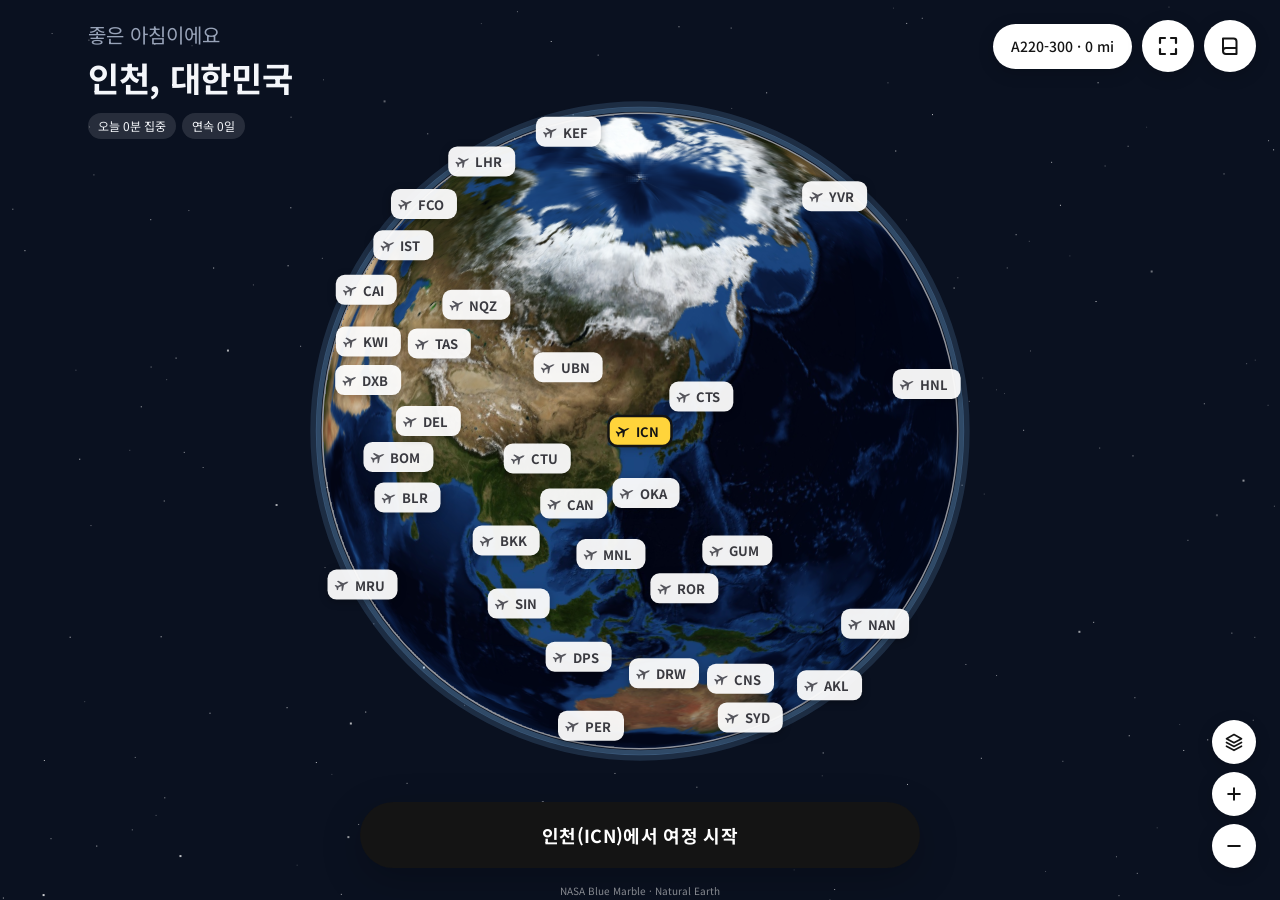
==== flight-focus/index.html @ 3a22c30a "Smooth flight start, pause, mini panel, real tear, more airports - Globe no longer shakes when a fli" ====
<!doctype html>
<html lang="ko">
<head>
<meta charset="utf-8">
<meta name="viewport" content="width=device-width, initial-scale=1, viewport-fit=cover">
<title>포커스 에어</title>
<link rel="preconnect" href="https://fonts.googleapis.com">
<link rel="preconnect" href="https://fonts.gstatic.com" crossorigin>
<link rel="stylesheet" href="https://fonts.googleapis.com/css2?family=Noto+Sans+KR:wght@400;500;700;900&display=swap">
<link rel="stylesheet" href="style.css">
</head>
<body data-step="home">

<!-- 배경: 우주 + 지구본 (단계마다 위치·크기가 부드럽게 바뀜) -->
<canvas id="sky" aria-hidden="true"></canvas>
<canvas id="earth" aria-hidden="true"></canvas>
<div id="mlmap" aria-hidden="true"></div>
<canvas id="map" aria-label="지구본 지도. 끌어서 돌리고, 두 손가락이나 휠로 확대·축소해요." role="img"></canvas>
<div class="scrim" id="scrim"></div>
<div class="map-menu" id="map-menu" role="group" aria-label="지도 종류" hidden>
  <button type="button" data-map="normal"><span class="map-thumb t-normal" aria-hidden="true"></span>일반</button>
  <button type="button" data-map="satellite"><span class="map-thumb t-satellite" aria-hidden="true"></span>위성</button>
  <button type="button" data-map="terrain"><span class="map-thumb t-terrain" aria-hidden="true"></span>지형</button>
</div>
<p class="attrib" id="attrib"></p>
<div class="zoom" id="zoom" role="group" aria-label="지도 조작">
  <button type="button" class="round sm" id="btn-follow" aria-pressed="true" aria-label="비행기를 따라가는 중"><svg viewBox="0 0 24 24" aria-hidden="true"><path d="M12 2.5 19 20l-7-3.6L5 20Z" stroke="currentColor" stroke-width="2" stroke-linejoin="round"/></svg></button>
  <button type="button" class="round sm" id="map-btn" aria-label="지도 종류 바꾸기" aria-expanded="false" aria-controls="map-menu"><svg viewBox="0 0 24 24" aria-hidden="true"><path d="M12 3 3 8l9 5 9-5-9-5Z M3 12.5l9 5 9-5 M3 17l9 5 9-5" stroke="currentColor" stroke-width="2" stroke-linejoin="round" stroke-linecap="round"/></svg></button>
  <button type="button" class="round sm" id="zoom-in" aria-label="확대"><svg viewBox="0 0 24 24" aria-hidden="true"><path d="M12 5v14M5 12h14" stroke="currentColor" stroke-width="2.4" stroke-linecap="round"/></svg></button>
  <button type="button" class="round sm" id="zoom-out" aria-label="축소"><svg viewBox="0 0 24 24" aria-hidden="true"><path d="M5 12h14" stroke="currentColor" stroke-width="2.4" stroke-linecap="round"/></svg></button>
</div>

<!-- 상단 -->
<header class="topbar">
  <button type="button" class="round" id="btn-back" aria-label="뒤로">
    <svg viewBox="0 0 24 24" aria-hidden="true"><path d="M15 5 8 12l7 7" fill="none" stroke="currentColor" stroke-width="2.4" stroke-linecap="round" stroke-linejoin="round"/></svg>
  </button>
  <div class="greet">
    <p class="greet-hi" id="greet-hi">좋은 저녁이에요</p>
    <p class="greet-loc" id="greet-loc">인천, 대한민국</p>
    <div class="greet-chips">
      <span class="gchip" id="g-today">오늘 0분</span>
      <span class="gchip" id="g-streak">연속 0일</span>
    </div>
  </div>
  <div class="top-right">
    <span class="pill-white" id="plane-pill">A220-300 · 0 mi</span>
    <button type="button" class="round" id="btn-full" aria-label="전체 화면">
      <svg viewBox="0 0 24 24" aria-hidden="true"><path d="M4 9V4h5M20 9V4h-5M4 15v5h5M20 15v5h-5" fill="none" stroke="currentColor" stroke-width="2.2" stroke-linecap="round" stroke-linejoin="round"/></svg>
    </button>
    <button type="button" class="round" id="btn-log" aria-label="로그북">
      <svg viewBox="0 0 24 24" aria-hidden="true"><path d="M5 4.5h10.5a3 3 0 0 1 3 3V20H8a3 3 0 0 1-3-3Z M5 17a3 3 0 0 1 3-3h10.5" fill="none" stroke="currentColor" stroke-width="2" stroke-linejoin="round"/></svg>
    </button>
  </div>
</header>

<!-- 비행 단계 (비행 중에만) -->
<ol class="phases" id="phases" aria-label="비행 단계"></ol>

<!-- 모양이 바뀌며 움직이는 박스 -->
<section class="dock" id="dock" aria-live="polite">

  <!-- 처음 화면: 검은 알약 버튼 -->
  <div class="pane pane-home" data-pane="home">
    <button type="button" class="dock-cta" id="btn-journey"><span id="journey-label">여정 시작</span></button>
  </div>

  <!-- 1. 소요 시간 -->
  <div class="pane pane-time" data-pane="time" hidden>
    <div class="pane-head">
      <p class="eyebrow">1 / 3 · 소요 시간</p>
      <h2>얼마나 집중할까요?</h2>
    </div>
    <div class="hm">
      <button type="button" class="hm-field" id="hm-h" aria-expanded="false" aria-controls="wd-h" aria-label="시간 고르기"><b id="hm-h-val">1</b><span class="caret" aria-hidden="true"></span></button>
      <span class="hm-unit">h</span>
      <button type="button" class="hm-field" id="hm-m" aria-expanded="false" aria-controls="wd-m" aria-label="분 고르기"><b id="hm-m-val">00</b><span class="caret" aria-hidden="true"></span></button>
      <span class="hm-unit">m</span>
    </div>
    <div class="hm-wheels">
      <div class="wheel-drawer" id="wd-h"><div class="wheel" id="wheel-h"></div></div>
      <div class="wheel-drawer" id="wd-m"><div class="wheel" id="wheel-m"></div></div>
    </div>
    <div class="chips center" role="group" aria-label="빠른 선택">
      <button type="button" class="chip" data-quick="25">25분</button>
      <button type="button" class="chip" data-quick="50">50분</button>
      <button type="button" class="chip" data-quick="90">1:30</button>
      <button type="button" class="chip" data-quick="150">2:30</button>
      <button type="button" class="chip" data-quick="240">4:00</button>
    </div>
    <div class="best" id="time-best"></div>
    <button type="button" class="btn-black" id="btn-to-route">출발지 · 도착지 고르기</button>
  </div>

  <!-- 2. 출발지 / 도착지 -->
  <div class="pane pane-route" data-pane="route" hidden>
    <div class="pane-head">
      <p class="eyebrow">2 / 3 · 출발지와 도착지</p>
      <h2>어디로 날아갈까요?</h2>
    </div>
    <button type="button" class="route-mini" id="route-mini" aria-label="위쪽 설정 펼치기">
      <span class="ychip" id="mini-from">ICN</span><span class="mini-arrow" aria-hidden="true">→</span><span class="ychip" id="mini-to">NRT</span>
      <span class="mini-meta" id="mini-meta">03:00 · A220-300</span>
    </button>
    <div class="route-top" id="route-top">
    <div class="od">
      <button type="button" class="od-row od-btn" id="od-dep" aria-expanded="false" aria-controls="wd-dep">
        <span class="od-dot">A</span>
        <span class="od-field"><span class="od-label">출발지</span><b id="dep-name">ICN · 인천</b></span>
        <span class="caret" aria-hidden="true"></span>
      </button>
      <div class="wheel-drawer" id="wd-dep"><div class="wheel" id="wheel-dep"></div></div>
      <div class="od-row">
        <span class="od-dot">B</span>
        <span class="od-field"><span class="od-label">도착지</span><b id="dest-name">-</b></span>
        <button type="button" class="od-time" id="btn-change-time" aria-label="집중 시간 바꾸기">01:00</button>
      </div>
    </div>
    <div class="route-opts">
      <div class="seg" id="mode-seg" role="group" aria-label="비행 시간 기준">
        <span class="seg-thumb" aria-hidden="true"></span>
        <button type="button" id="mode-real" aria-pressed="true">실제 <b id="mode-real-t">00:00</b></button>
        <button type="button" id="mode-mine" aria-pressed="false">내 시간 <b id="mode-mine-t">00:00</b></button>
      </div>
      <button type="button" class="pill-btn" id="ac-btn" aria-expanded="false" aria-controls="wd-ac"><span id="ac-name">A220-300</span><span class="caret" aria-hidden="true"></span></button>
    </div>
    <div class="wheel-drawer" id="wd-ac"><div class="wheel" id="wheel-ac"></div><p class="hint center" id="ac-next"></p></div>
    <p class="hint" id="route-note"></p>
    </div>
    <button type="button" class="grabber" id="grabber" aria-expanded="true" aria-controls="route-top" aria-label="위쪽 설정 접기·펼치기 (위로 밀면 도착지 목록이 넓어져요)"><span></span></button>
    <div class="dest-list" id="cards" role="listbox" aria-label="도착지 후보"></div>
    <button type="button" class="btn-black" id="btn-go">GO!</button>
  </div>

  <!-- 3. 탑승권 -->
  <div class="pane pane-pass" data-pane="pass" hidden>
    <div class="bp-top">
      <div>
        <p class="bp-title">탑승권</p>
        <p class="bp-sub">비행 <span id="p-flight">FA 000</span></p>
      </div>
      <span class="now-pill">지금</span>
    </div>
    <div class="bp-route">
      <div><b id="p-from">ICN</b><span id="p-from-city">인천</span></div>
      <div class="bp-mid">
        <span class="bp-line"><svg viewBox="-13 -10 26 20" aria-hidden="true"><path d="M11 0 8 1.3 2 1.5-3.5 9H-6l3.5-7.5L-8 1.3-10.5 4.5h-2L-11.2 0l-1.3-4.5h2L-8-1.3l5.5-.2L-6-9h2.5L2-1.5l6 .2Z"/></svg></span>
        <span id="p-dur">0h 00m</span>
      </div>
      <div class="ta-r"><b id="p-to">NRT</b><span id="p-to-city">도쿄</span></div>
    </div>
    <dl class="bp-grid">
      <div><dt>Flight time</dt><dd id="p-ft">00:00</dd></div>
      <div><dt>Subject</dt><dd id="p-subject">공부</dd></div>
      <div><dt>Gate</dt><dd id="p-gate">A1</dd></div>
      <div><dt>Boarding</dt><dd id="p-board">--:--</dd></div>
      <div><dt>Arrival</dt><dd id="p-arr">--:--</dd></div>
      <div><dt>Aircraft</dt><dd id="p-ac">A220</dd></div>
      <div><dt>Distance</dt><dd id="p-km">0km</dd></div>
      <div><dt>Date</dt><dd id="p-date">-</dd></div>
    </dl>
    <div class="perf" id="perf" aria-hidden="true"></div>
    <div class="stub" id="stub">
      <div class="barcode" id="barcode"></div>
      <span class="stub-hint">✂ 절취선을 따라 긋거나 바코드를 끌어내려요</span>
    </div>
  </div>

  <!-- 4. 비행 중 -->
  <div class="pane pane-flight" data-pane="flight" hidden>
    <div class="fl-head">
      <span class="ychip" id="f-flight">FA 000</span>
      <b id="f-route">ICN → NRT</b>
      <span class="subj-pill" id="f-subject">공부</span>
      <button type="button" class="round sm fl-toggle" id="btn-collapse" aria-label="창 줄이기 (필요한 정보만 보기)">
        <svg viewBox="0 0 24 24" aria-hidden="true"><path d="M4 14h6v6M20 10h-6V4M14 10l7-7M3 21l7-7" stroke="currentColor" stroke-width="2.2" stroke-linecap="round" stroke-linejoin="round"/></svg>
      </button>
    </div>
    <!-- 줄인 창: 남은 시간·거리·단계·진행 막대 + 일시정지 -->
    <div class="fl-mini" id="fl-mini">
      <div class="fm-text">
        <span class="fm-top"><b id="m-route">ICN → NRT</b><span id="m-phase">Gate · 탑승구</span></span>
        <b class="fm-clock" id="m-remain">00:00</b>
        <span class="hint" id="m-dist">0 km 남음</span>
      </div>
      <button type="button" class="round sm pause-btn" id="btn-pause-mini" aria-pressed="false" aria-label="일시정지">
        <svg class="i-pause" viewBox="0 0 24 24" aria-hidden="true"><path d="M8 5v14M16 5v14" stroke="currentColor" stroke-width="3" stroke-linecap="round"/></svg>
        <svg class="i-play" viewBox="0 0 24 24" aria-hidden="true"><path d="M8 5.5v13l10.5-6.5Z" fill="currentColor" stroke="currentColor" stroke-width="1.5" stroke-linejoin="round"/></svg>
      </button>
      <button type="button" class="round sm fl-toggle" id="btn-expand" aria-label="창 크게 보기">
        <svg viewBox="0 0 24 24" aria-hidden="true"><path d="M15 3h6v6M9 21H3v-6M21 3l-7 7M3 21l7-7" stroke="currentColor" stroke-width="2.2" stroke-linecap="round" stroke-linejoin="round"/></svg>
      </button>
      <div class="bar fm-bar"><div id="m-bar"></div></div>
    </div>
    <div class="fl-big">
      <div><span class="label" id="f-remain-label">Time remaining</span><b id="f-remain">00:00</b></div>
      <div class="ta-r"><span class="label">Distance remaining</span><b id="f-dist">0 km</b></div>
    </div>
    <div class="bar"><div id="f-bar"></div></div>
    <dl class="tele">
      <div><dt>고도</dt><dd id="t-alt">0 ft</dd></div>
      <div><dt>대지 속도</dt><dd><span id="t-spd">0 km/h</span> <small id="t-trend"></small></dd></div>
      <div><dt>도착 예정</dt><dd id="t-eta">--:--</dd></div>
      <div><dt>적립 예정</dt><dd id="t-miles">0 mi</dd></div>
    </dl>
    <div class="pa">
      <div class="pa-head"><span class="label">기내 방송</span><span class="label" id="pa-time"></span></div>
      <p id="pa-text"></p>
      <p class="hint" id="pa-ko"></p>
    </div>
    <div class="controls">
      <button type="button" class="tbtn strong" id="btn-pause" aria-pressed="false">일시정지</button>
      <button type="button" class="tbtn" id="btn-noise" aria-pressed="false">기내 소음</button>
      <button type="button" class="tbtn" id="btn-voice" aria-pressed="false">방송 음성</button>
      <button type="button" class="tbtn" id="btn-wake" aria-pressed="false">화면 켜두기</button>
      <button type="button" class="tbtn" id="btn-notify" aria-pressed="false">알림</button>
      <button type="button" class="tbtn danger" id="btn-abort">비행 중단</button>
    </div>
    <div class="confirm" id="abort-confirm" hidden>
      <p id="abort-text">정말 비행을 중단할까요?</p>
      <div class="confirm-actions">
        <button type="button" class="btn-gray" id="abort-cancel">계속 비행</button>
        <button type="button" class="btn-black danger-bg" id="abort-ok">회항하기</button>
      </div>
    </div>
  </div>

  <!-- 5. 도착 / 회항 -->
  <div class="pane pane-arrive" data-pane="arrive" hidden>
    <div class="stamp" id="a-stamp">
      <span class="stamp-top" id="a-stamp-top">ARRIVED</span>
      <span class="stamp-code" id="a-stamp-code">NRT</span>
      <span class="stamp-date" id="a-stamp-date">2026.01.01</span>
    </div>
    <div class="pane-head">
      <h2 id="a-title">도착했어요</h2>
      <p class="hint" id="a-sub"></p>
    </div>
    <dl class="a-stats">
      <div><dt>집중 시간</dt><dd id="a-min">0분</dd></div>
      <div><dt>비행 거리</dt><dd id="a-km">0km</dd></div>
      <div><dt>적립 마일</dt><dd id="a-miles">0</dd></div>
      <div><dt>연속 집중일</dt><dd id="a-streak">0일</dd></div>
    </dl>
    <div class="unlock" id="a-unlock" hidden>
      <span class="ychip">새 기종 해금</span>
      <b id="a-unlock-name">-</b>
    </div>
    <div class="break">
      <div class="break-head">
        <b>환승 대기 · 쉬는 시간</b>
        <div class="chips" role="group" aria-label="쉬는 시간">
          <button type="button" class="chip" data-break="5">5분</button>
          <button type="button" class="chip" data-break="10">10분</button>
          <button type="button" class="chip" data-break="15">15분</button>
        </div>
      </div>
      <div class="break-clock" id="break-clock">--:--</div>
      <p class="hint" id="break-msg">다음 비행 전에 물 한 잔 마시고 스트레칭해요.</p>
    </div>
    <div class="two-btn">
      <button type="button" class="btn-gray" id="btn-home">처음으로</button>
      <button type="button" class="btn-black" id="btn-next">다음 여정</button>
    </div>
  </div>

  <!-- 로그북 -->
  <div class="pane pane-log" data-pane="log" hidden>
    <div class="pane-head">
      <h2>비행 로그북</h2>
      <p class="hint">이 기기의 브라우저에만 저장돼요.</p>
    </div>
    <dl class="log-stats">
      <div><dt>착륙 성공</dt><dd id="s-flights">0</dd></div>
      <div><dt>총 집중 시간</dt><dd id="s-time">0분</dd></div>
      <div><dt>누적 마일리지</dt><dd id="s-miles">0</dd></div>
      <div><dt>연속 집중일</dt><dd id="s-streak">0일</dd><span class="hint" id="s-best">최고 0일</span></div>
    </dl>
    <div class="log-cols">
      <section class="box">
        <h3>과목별 집중 시간</h3>
        <div class="hbars" id="subject-bars"></div>
      </section>
      <section class="box">
        <h3>격납고</h3>
        <ul class="hangar" id="hangar"></ul>
      </section>
    </div>
    <section class="box">
      <h3>방문한 도시 <span class="hint" id="s-cities-n"></span></h3>
      <div class="city-chips" id="s-cities"></div>
    </section>
    <div class="table-wrap">
      <table class="log-table">
        <thead><tr><th>날짜</th><th>편명</th><th>구간</th><th>과목</th><th>기종</th><th>집중</th><th>마일</th><th>결과</th></tr></thead>
        <tbody id="log-body"></tbody>
      </table>
    </div>
    <div class="log-foot">
      <button type="button" class="btn-gray danger-text" id="btn-reset">기록 모두 지우기</button>
      <div class="confirm" id="reset-confirm" hidden>
        <p>로그북, 마일리지, 현재 위치를 모두 지울까요? 되돌릴 수 없어요.</p>
        <div class="confirm-actions">
          <button type="button" class="btn-gray" id="reset-cancel">취소</button>
          <button type="button" class="btn-black danger-bg" id="reset-ok">모두 지우기</button>
        </div>
      </div>
    </div>
  </div>
</section>

<!-- 탑승권 옆 버튼 -->
<div class="side-action" id="side-action">
  <button type="button" class="btn-black big" id="btn-board">탑승하기</button>
  <p class="side-hint">절취선을 손가락으로 따라 그으면 그은 만큼 찢어져요.</p>
</div>

<!-- 과목 고르기 (아래에서 올라오는 시트) -->
<div class="sheet-backdrop" id="sheet-backdrop" hidden></div>
<div class="sheet" id="subject-sheet" role="dialog" aria-modal="true" aria-labelledby="sheet-title" hidden>
  <span class="sheet-handle" aria-hidden="true"></span>
  <p class="hint" id="sheet-route">ICN → NRT</p>
  <h2 id="sheet-title">무엇에 집중하시겠습니까?</h2>
  <div class="subjects" id="subjects"></div>
  <div class="custom-row" id="custom-row" hidden>
    <input id="subject-custom" type="text" maxlength="16" placeholder="과목 이름 (예: 정보, 물리학Ⅰ)" autocomplete="off" aria-label="직접 입력한 과목">
    <button type="button" class="btn-black" id="custom-ok">확인</button>
  </div>
</div>

<!-- 공항 확인 -->
<div class="modal" id="airport-modal" role="dialog" aria-modal="true" aria-labelledby="am-title" hidden>
  <div class="modal-card">
    <div class="modal-head">
      <b id="am-title">공항 확인</b>
      <button type="button" class="icon-x" id="am-close" aria-label="닫기">
        <svg viewBox="0 0 24 24" aria-hidden="true"><path d="M6 6l12 12M18 6 6 18" stroke="currentColor" stroke-width="2.2" stroke-linecap="round"/></svg>
      </button>
    </div>
    <div class="am-body">
      <span class="ychip big" id="am-code">ICN</span>
      <b id="am-name">인천</b>
      <span class="hint" id="am-country">대한민국</span>
    </div>
    <p class="am-q" id="am-q">이 공항에서 여정을 시작하시겠습니까?</p>
    <div class="two-btn">
      <button type="button" class="btn-gray" id="am-cancel">취소</button>
      <button type="button" class="btn-black" id="am-ok">확인</button>
    </div>
  </div>
</div>

<div id="toast" class="toast" role="status" aria-live="polite" hidden></div>

<script src="vendor/d3-array.min.js"></script>
<script src="vendor/d3-geo.min.js"></script>
<script src="world.js"></script>
<script src="world50.js"></script>
<script src="earth-texture.js"></script>
<script src="airports.js"></script>
<script src="app.js"></script>
</body>
</html>
---- flight-focus/style.css ----
/* 포커스 에어 — FocusFlight 느낌: 노란 공항 칩, 검은 알약 버튼, 둥근 흰 패널, 파스텔 과목
   (세부 디자인은 나중에 다듬을 초안) */
:root {
  --ink: #141414;
  --muted: #6E6E76;
  --line: #E4E4E8;
  --gray: #EEEEF1;
  --gray-2: #F6F6F8;
  --white: #FFFFFF;
  --yellow: #FFD43B;
  --space: #0A1120;
  --on-space: #F4F6FA;
  --on-space-muted: #98A3B8;
  --now-bg: #0E3B2E;
  --now-fg: #43E29C;
  --ok: #1F9D63;
  --danger: #D93A3A;
  --shadow: 0 12px 40px rgba(0, 0, 0, 0.22);
  --ease: cubic-bezier(.2, .8, .2, 1);
  --font: 'Noto Sans KR', system-ui, -apple-system, 'Apple SD Gothic Neo', 'Malgun Gothic', sans-serif;
  color-scheme: light;
}

* { box-sizing: border-box; }
[hidden] { display: none !important; }
html, body { height: 100%; }
body {
  margin: 0;
  overflow: hidden;
  background: var(--space);
  color: var(--ink);
  font-family: var(--font);
  font-size: 15px;
  line-height: 1.5;
  -webkit-font-smoothing: antialiased;
}
h2, h3 { margin: 0; line-height: 1.25; text-wrap: balance; }
p { margin: 0; }
dl, dd { margin: 0; }
button, input, select { font: inherit; color: inherit; }
button { cursor: pointer; }
:focus-visible { outline: 2.5px solid var(--ink); outline-offset: 2px; }
.ta-r { text-align: right; }
.center { justify-content: center; text-align: center; }
.hint { color: var(--muted); font-size: 13px; }
.label, dt { color: var(--muted); font-size: 12px; letter-spacing: 0.02em; }
.num, dd, b { font-variant-numeric: tabular-nums; }

/* ---------- 배경 ---------- */
/* 지구본은 세 겹: 별 하늘(sky) → 위성 사진 지구(earth, WebGL) → 항로·칩·비행기(map) */
#sky, #earth, #map { position: fixed; inset: 0; width: 100%; height: 100%; display: block; }
#sky, #earth, #mlmap { pointer-events: none; z-index: 0; }
#mlmap { position: fixed; inset: 0; opacity: 0; transition: opacity 600ms var(--ease); }
#mlmap.on { opacity: 1; }
#mlmap .maplibregl-canvas { outline: none; }
.attrib { position: fixed; z-index: 8; left: 50%; bottom: 2px; transform: translateX(-50%); margin: 0; max-width: calc(100% - 32px); font-size: 10px; color: rgba(255,255,255,0.55); text-align: center; pointer-events: none; white-space: nowrap; overflow: hidden; text-overflow: ellipsis; }

/* 지도 종류 고르기 */
.map-menu { position: fixed; z-index: 13; display: grid; grid-auto-flow: column; gap: 8px; padding: 8px; border-radius: 22px; background: var(--white); box-shadow: var(--shadow); }
.map-menu button { display: grid; justify-items: center; gap: 6px; border: 0; background: transparent; border-radius: 16px; padding: 6px 6px 8px; font-size: 13px; font-weight: 700; color: var(--muted); }
.map-menu button[aria-pressed="true"] { color: var(--ink); }
.map-thumb { width: 64px; height: 48px; border-radius: 12px; box-shadow: inset 0 0 0 2.5px transparent; transition: box-shadow 260ms var(--ease); }
.map-menu button[aria-pressed="true"] .map-thumb { box-shadow: inset 0 0 0 3px var(--ink), 0 0 0 2px var(--yellow); }
.t-normal { background: linear-gradient(135deg, #F2EFE9 0 45%, #AAD3DF 45% 60%, #F2EFE9 60%), #F2EFE9; }
.t-satellite { background: linear-gradient(135deg, #2E4A27 0 40%, #1B3A5C 40% 70%, #5B4B32 70%), #1B3A5C; }
.t-terrain { background: linear-gradient(135deg, #DCE3C8 0 35%, #B8A98A 35% 55%, #E8E4D6 55% 80%, #AAD3DF 80%), #DCE3C8; }
#map { touch-action: none; z-index: 0; }
.scrim {
  position: fixed; inset: 0; z-index: 1; background: #E7E7EA;
  opacity: 0; pointer-events: none; transition: opacity 900ms var(--ease);
}
body[data-step="pass"] .scrim { opacity: 1; }
body[data-step="log"] .scrim { opacity: 0.94; }

/* ---------- 상단 ---------- */
.topbar {
  position: fixed; top: 0; left: 0; right: 0; z-index: 12;
  display: flex; align-items: flex-start; justify-content: space-between; gap: 12px;
  padding: calc(20px + env(safe-area-inset-top, 0px)) 24px 0;
  pointer-events: none;
}
.topbar > * { pointer-events: auto; }
.round {
  width: 52px; height: 52px; border-radius: 50%; border: 0;
  background: var(--white); color: var(--ink);
  display: grid; place-items: center; box-shadow: 0 4px 16px rgba(0, 0, 0, 0.18);
  transition: transform 160ms var(--ease);
}
.round:active { transform: scale(0.94); }
.round svg { width: 24px; height: 24px; }
.greet { color: var(--on-space); display: grid; gap: 2px; }
.greet-hi { color: var(--on-space-muted); font-size: 20px; }
.greet-loc { font-size: clamp(26px, 4vw, 34px); font-weight: 700; letter-spacing: -0.01em; }
.greet-chips { display: flex; flex-wrap: wrap; gap: 6px; margin-top: 8px; }
.gchip { font-size: 12px; padding: 4px 10px; border-radius: 999px; background: rgba(255, 255, 255, 0.12); color: var(--on-space); }
.top-right { display: flex; align-items: center; gap: 10px; margin-left: auto; }
.pill-white { background: var(--white); border-radius: 999px; padding: 12px 18px; font-weight: 500; font-size: 14px; box-shadow: 0 4px 16px rgba(0, 0, 0, 0.18); white-space: nowrap; }

/* 단계별로 보이는 요소 */
#btn-back, .greet, .top-right, .phases, .side-action { transition: opacity 360ms var(--ease), transform 360ms var(--ease); }
body:not([data-step="home"]) .greet,
body:not([data-step="home"]) .top-right { opacity: 0; transform: translateY(-10px); pointer-events: none; visibility: hidden; }
body[data-step="home"] #btn-back,
body[data-step="flight"] #btn-back,
body[data-step="arrive"] #btn-back { opacity: 0; pointer-events: none; visibility: hidden; }
body[data-step="home"] .topbar { justify-content: space-between; }

/* ---------- 지구본 확대·축소 ---------- */
.zoom { position: fixed; z-index: 9; display: grid; gap: 8px; left: 24px; bottom: 24px; transition: opacity 300ms var(--ease); }
.round.sm { width: 44px; height: 44px; }
.round.sm svg { width: 20px; height: 20px; fill: none; }
body[data-step="home"] .zoom { left: auto; right: 24px; bottom: calc(100px + env(safe-area-inset-bottom, 0px)); }
body[data-step="flight"] .zoom { left: auto; right: 16px; bottom: auto; top: calc(84px + env(safe-area-inset-top, 0px)); }
body[data-step="time"] .zoom, body[data-step="route"] .zoom, body[data-step="arrive"] .zoom { left: auto; right: 16px; bottom: auto; top: calc(20px + env(safe-area-inset-top, 0px)); }
body[data-step="pass"] .zoom, body[data-step="log"] .zoom { opacity: 0; pointer-events: none; visibility: hidden; }
/* 비행기 따라가기: 따라가는 중이면 채운 화살표, 손으로 옮겼으면 빈 화살표 + 노란 테두리 */
body:not([data-step="flight"]) #btn-follow { display: none; }
#btn-follow svg { transition: fill 200ms var(--ease); }
#btn-follow[aria-pressed="true"] svg { fill: currentColor; }
#btn-follow[aria-pressed="false"] { box-shadow: 0 0 0 3px var(--yellow), 0 4px 16px rgba(0, 0, 0, 0.18); }
@media (min-width: 640px) and (min-aspect-ratio: 1/1) {
  body[data-step="time"] .zoom, body[data-step="route"] .zoom, body[data-step="arrive"] .zoom { right: auto; left: 24px; top: auto; bottom: 24px; }
  body[data-step="home"] .zoom { bottom: 32px; }
  body[data-step="flight"] .zoom { top: auto; bottom: 24px; right: 24px; }
}

/* ---------- 모양이 바뀌는 박스 ---------- */
.dock {
  position: fixed; z-index: 10;
  display: flex; flex-direction: column;
  overflow: hidden;
  background: var(--white);
  border-radius: 30px;
  box-shadow: var(--shadow);
}
.pane { flex: 1 1 auto; min-height: 0; overflow-y: auto; display: flex; flex-direction: column; gap: 16px; padding: 24px; }
.pane-head { display: grid; gap: 4px; }
.pane-head h2 { font-size: 24px; font-weight: 700; letter-spacing: -0.01em; }
.eyebrow { font-size: 12px; font-weight: 500; color: var(--muted); letter-spacing: 0.04em; }

/* 좁은 화면(휴대폰·세로) 기본 배치 */
body[data-step="home"] .dock { left: 16px; right: 16px; bottom: calc(16px + env(safe-area-inset-bottom, 0px)); height: 62px; background: var(--ink); border-radius: 31px; }
body[data-step="time"] .dock,
body[data-step="arrive"] .dock { left: 8px; right: 8px; bottom: calc(8px + env(safe-area-inset-bottom, 0px)); max-height: calc(100% - 210px); }
body[data-step="route"] .dock { left: 8px; right: 8px; bottom: calc(8px + env(safe-area-inset-bottom, 0px)); height: calc(100% - 270px); }
body[data-step="pass"] .dock { left: max(16px, calc(50% - 180px)); top: calc(84px + env(safe-area-inset-top, 0px)); width: min(360px, calc(100% - 32px)); background: var(--gray-2); max-height: calc(100% - 200px); }
body[data-step="flight"] .dock { left: 8px; right: 8px; bottom: calc(8px + env(safe-area-inset-bottom, 0px)); max-height: 58%; }
body[data-step="log"] .dock { left: 8px; right: 8px; top: calc(84px + env(safe-area-inset-top, 0px)); bottom: calc(8px + env(safe-area-inset-bottom, 0px)); }

/* 넓은 가로 화면(태블릿·PC) */
@media (min-width: 640px) and (min-aspect-ratio: 1/1) {
  body[data-step="home"] .dock { left: calc(50% - min(280px, 30vw)); right: auto; width: min(560px, 60vw); bottom: calc(32px + env(safe-area-inset-bottom, 0px)); height: 66px; border-radius: 33px; }
  body[data-step="time"] .dock,
  body[data-step="route"] .dock,
  body[data-step="arrive"] .dock { left: auto; right: 24px; top: 24px; bottom: 24px; width: min(500px, 44vw); height: auto; max-height: none; }
  body[data-step="pass"] .dock { left: max(32px, calc(50% - 420px)); top: max(24px, calc(50% - 320px)); width: 380px; max-height: calc(100% - 48px); }
  body[data-step="flight"] .dock { left: 24px; right: auto; bottom: 24px; width: min(460px, 42vw); max-height: calc(100% - 140px); }
  body[data-step="flight"] .dock.mini { width: min(340px, 42vw); }
  body[data-step="log"] .dock { left: 24px; right: 24px; top: 96px; bottom: 24px; }
}

/* ---------- 공통 버튼·칩 ---------- */
button, .chip, .tbtn, .dest, .subject, .pill-btn, .od-time, .ychip {
  transition: background-color 260ms var(--ease), color 260ms var(--ease), box-shadow 260ms var(--ease), transform 200ms var(--ease), opacity 260ms var(--ease);
}
button:active { transform: scale(0.97); }
.btn-black, .btn-gray {
  border: 0; border-radius: 999px; padding: 16px 22px; font-weight: 700; font-size: 16px;
  transition: transform 140ms var(--ease), filter 140ms;
}
.btn-black { background: var(--ink); color: var(--white); }
.btn-gray { background: var(--gray); color: var(--muted); }
.btn-black:active, .btn-gray:active { transform: scale(0.98); }
.btn-black:disabled { background: #D9D9DE; color: #9A9AA2; cursor: not-allowed; transform: none; }
.btn-black.big { padding: 22px 28px; font-size: 18px; width: 100%; }
.danger-bg { background: var(--danger); }
.danger-text { color: var(--danger); }
.two-btn { display: grid; grid-template-columns: 1fr 1fr; gap: 12px; }

.dock-cta {
  flex: 1; width: 100%; border: 0; background: transparent; color: var(--white);
  font-weight: 700; font-size: 18px; letter-spacing: 0.02em;
}
.pane-home { padding: 0; }

.chips { display: flex; flex-wrap: wrap; gap: 8px; }
.chip { border: 0; background: var(--gray); border-radius: 999px; padding: 8px 14px; font-size: 14px; font-weight: 500; }
.chip[aria-pressed="true"] { background: var(--ink); color: var(--white); }

.ychip {
  display: inline-flex; align-items: center; gap: 6px;
  background: var(--yellow); color: var(--ink); border-radius: 10px;
  padding: 5px 10px; font-weight: 700; font-size: 14px; letter-spacing: 0.03em; white-space: nowrap;
}
.ychip::before {
  content: ""; width: 16px; height: 12px; flex: none;
  background: currentColor;
  -webkit-mask: url("data:image/svg+xml,%3Csvg xmlns='http://www.w3.org/2000/svg' viewBox='-13 -10 26 20'%3E%3Cpath transform='rotate(-18)' d='M11 0 8 1.3 2 1.5-3.5 9H-6l3.5-7.5L-8 1.3-10.5 4.5h-2L-11.2 0l-1.3-4.5h2L-8-1.3l5.5-.2L-6-9h2.5L2-1.5l6 .2Z'/%3E%3C/svg%3E") center / contain no-repeat;
          mask: url("data:image/svg+xml,%3Csvg xmlns='http://www.w3.org/2000/svg' viewBox='-13 -10 26 20'%3E%3Cpath transform='rotate(-18)' d='M11 0 8 1.3 2 1.5-3.5 9H-6l3.5-7.5L-8 1.3-10.5 4.5h-2L-11.2 0l-1.3-4.5h2L-8-1.3l5.5-.2L-6-9h2.5L2-1.5l6 .2Z'/%3E%3C/svg%3E") center / contain no-repeat;
}
.ychip.big { font-size: 30px; padding: 12px 22px; border-radius: 16px; }
.ychip.big::before { width: 30px; height: 22px; }

.confirm { display: grid; gap: 12px; padding: 16px; border-radius: 20px; background: var(--gray-2); }
.confirm-actions { display: grid; grid-template-columns: 1fr 1fr; gap: 10px; }
.confirm .btn-black, .confirm .btn-gray { padding: 12px 16px; font-size: 15px; }

/* ---------- 1. 소요 시간 ---------- */
.hm { display: flex; align-items: center; justify-content: center; gap: 10px; }
.hm-field {
  display: inline-flex; align-items: center; justify-content: center; gap: 10px;
  min-width: 118px; border: 0; border-radius: 999px; background: var(--gray); padding: 14px 20px;
  box-shadow: inset 0 0 0 2.5px transparent; transition: box-shadow 160ms var(--ease), background 160ms;
}
.hm-field b { font-size: 44px; font-weight: 700; line-height: 1; letter-spacing: -0.02em; }
.hm-field[aria-expanded="true"] { background: var(--white); box-shadow: inset 0 0 0 2.5px var(--ink); }
.hm-unit { font-size: 30px; font-weight: 700; color: var(--muted); }
.caret { width: 10px; height: 10px; border-right: 2.5px solid currentColor; border-bottom: 2.5px solid currentColor; transform: translateY(-3px) rotate(45deg); opacity: 0.55; transition: transform 200ms var(--ease); flex: none; }
[aria-expanded="true"] > .caret { transform: translateY(2px) rotate(-135deg); }
.hm-wheels { display: grid; grid-template-columns: 1fr 1fr; gap: 12px; max-width: 360px; width: 100%; margin: 0 auto; }

/* 룰렛(드럼) 휠: 스크롤해서 가운데 칸을 고름 */
.wheel-drawer { max-height: 0; overflow: hidden; transition: max-height 380ms var(--ease), opacity 280ms var(--ease); opacity: 0; flex: none; }
.wheel-drawer.open { max-height: 360px; opacity: 1; }
.wheel { position: relative; height: 308px; border-radius: 22px; background: var(--gray-2); overflow: hidden; outline-offset: -3px; }
.wheel-band { position: absolute; left: 8px; right: 8px; top: 50%; height: 44px; transform: translateY(-50%); border-radius: 999px; background: var(--white); box-shadow: inset 0 0 0 2.5px var(--ink); pointer-events: none; }
.wheel-list {
  position: relative; height: 100%; margin: 0; padding: 132px 0; list-style: none;
  overflow-y: scroll; scroll-snap-type: y mandatory; overscroll-behavior: contain;
  scrollbar-width: none; -webkit-mask: linear-gradient(transparent, #000 30%, #000 70%, transparent); mask: linear-gradient(transparent, #000 30%, #000 70%, transparent);
}
.wheel-list::-webkit-scrollbar { display: none; }
.wheel-list li {
  height: 44px; display: flex; align-items: center; justify-content: center; gap: 8px; padding: 0 16px;
  scroll-snap-align: center; font-size: 19px; font-weight: 500; color: var(--muted); cursor: pointer;
  white-space: nowrap; overflow: hidden; text-overflow: ellipsis; will-change: transform;
}
.wheel-list li.on { color: var(--ink); font-weight: 700; }
.wheel-list li small { font-size: 12px; font-weight: 500; color: var(--muted); }
.wheel-list li .locked { opacity: 0.55; }
.best {
  display: flex; align-items: center; justify-content: space-between; gap: 10px;
  padding: 12px 14px; border-radius: 18px; background: var(--gray-2); font-size: 14px;
}
.best .hint { font-size: 12px; }
.pane-time .btn-black, .pane-route .btn-black { margin-top: auto; flex: none; position: sticky; bottom: 0; box-shadow: 0 0 0 8px var(--white); }

/* ---------- 2. 출발지 / 도착지 ---------- */
.od { display: grid; border-radius: 20px; background: var(--gray-2); }
.od-row { display: grid; grid-template-columns: auto minmax(0, 1fr) auto; align-items: center; gap: 12px; padding: 12px 14px; }
.od-row + .od-row, .wheel-drawer + .od-row { border-top: 1px solid var(--line); }
.od-btn { width: 100%; border: 0; background: transparent; text-align: left; border-radius: 20px 20px 0 0; }
.od .wheel-drawer .wheel { margin: 0 10px 10px; background: var(--white); }
.od-dot { width: 28px; height: 28px; border-radius: 50%; display: grid; place-items: center; background: var(--ink); color: var(--white); font-size: 13px; font-weight: 700; }
.od-field { display: grid; gap: 0; min-width: 0; }
.od-field label, .od-label { font-size: 12px; color: var(--muted); }
.od-field b { font-size: 17px; white-space: nowrap; overflow: hidden; text-overflow: ellipsis; }
.od-time { border: 0; border-radius: 999px; background: var(--white); padding: 6px 12px; font-weight: 700; box-shadow: inset 0 0 0 1px var(--line); }
.route-opts { display: grid; grid-template-columns: minmax(0, 1fr) minmax(0, 0.8fr); gap: 10px; }
.pill-btn { display: flex; align-items: center; justify-content: space-between; gap: 8px; border: 0; border-radius: 999px; background: var(--gray); padding: 10px 16px; font-size: 14px; font-weight: 500; min-width: 0; }
.pill-btn[aria-expanded="true"] { background: var(--white); box-shadow: inset 0 0 0 2px var(--ink); }
.pill-btn span:first-child { overflow: hidden; text-overflow: ellipsis; white-space: nowrap; }
#wd-ac { display: grid; gap: 6px; }
.seg { position: relative; display: grid; grid-template-columns: 1fr 1fr; padding: 4px; border-radius: 999px; background: var(--gray); transition: opacity 250ms var(--ease); }
.seg-thumb { position: absolute; top: 4px; bottom: 4px; left: 4px; width: calc(50% - 4px); border-radius: 999px; background: var(--white); box-shadow: 0 1px 4px rgba(0, 0, 0, 0.12); transition: transform 380ms cubic-bezier(.3, 1.3, .5, 1); }
.seg[data-mode="mine"] .seg-thumb { transform: translateX(100%); }
.seg button { position: relative; z-index: 1; border: 0; background: transparent; border-radius: 999px; padding: 6px 8px; font-size: 13px; color: var(--muted); white-space: nowrap; transition: color 250ms var(--ease); }
.seg button[aria-pressed="true"] { color: var(--ink); }
.seg.is-off { opacity: 0.35; pointer-events: none; }
.seg button:disabled { color: #B4B4BB; cursor: not-allowed; text-decoration: line-through; text-decoration-thickness: 1.5px; }

/* 도착지 목록을 넓게: 위쪽 설정 접기 */
.route-top { display: flex; flex-direction: column; gap: 16px; max-height: 1000px; overflow: hidden; flex: none; transition: max-height 480ms var(--ease), opacity 320ms var(--ease), margin 480ms var(--ease); }
.route-mini {
  display: flex; align-items: center; gap: 8px; width: 100%; border: 0; border-radius: 18px; background: var(--gray-2);
  padding: 0 14px; max-height: 0; opacity: 0; overflow: hidden; flex: none; text-align: left;
  transition: max-height 480ms var(--ease), opacity 320ms var(--ease), padding 480ms var(--ease);
}
.mini-arrow { font-weight: 700; color: var(--muted); }
.mini-meta { margin-left: auto; font-size: 13px; font-weight: 700; color: var(--muted); white-space: nowrap; }
.pane-route.compact .route-top { max-height: 0; opacity: 0; margin-top: -16px; }
.pane-route.compact .route-mini { max-height: 64px; opacity: 1; padding: 10px 14px; }
.pane-route.compact .pane-head { display: none; }
.grabber { flex: none; display: grid; place-items: center; height: 22px; margin: -8px 0; border: 0; background: transparent; cursor: ns-resize; touch-action: none; }
.grabber span { width: 46px; height: 5px; border-radius: 3px; background: #C6C6CD; transition: background 200ms, width 200ms var(--ease); }
.grabber:hover span, .grabber.dragging span { background: var(--ink); width: 60px; }

/* 도착지: 한 줄에 하나씩, 시간 차이로 묶음 */
.dest-list { flex: 1 1 auto; min-height: 140px; overflow-y: auto; display: grid; gap: 6px; align-content: start; margin-inline: -6px; padding: 2px 6px; }
.dest-group { display: flex; justify-content: space-between; align-items: baseline; padding: 10px 4px 2px; font-size: 12px; font-weight: 700; color: var(--muted); letter-spacing: 0.02em; }
.dest {
  display: grid; grid-template-columns: auto minmax(0, 1fr) auto; align-items: center; gap: 12px;
  width: 100%; border: 0; border-radius: 18px; background: var(--gray); padding: 10px 14px; text-align: left;
  box-shadow: inset 0 0 0 2.5px transparent; transition: box-shadow 160ms var(--ease), background 160ms;
}
.dest:hover { background: #E6E6EA; }
.dest[aria-selected="true"] { background: var(--white); box-shadow: inset 0 0 0 2.5px var(--ink); }
.dest .ychip { min-width: 76px; justify-content: center; }
.dest-city { display: grid; min-width: 0; }
.dest-city b { font-size: 16px; font-weight: 700; white-space: nowrap; overflow: hidden; text-overflow: ellipsis; }
.dest-city small { font-size: 12px; color: var(--muted); }
.dest-time { display: grid; justify-items: end; }
.dest-time b { font-size: 16px; }
.dest-time small { font-size: 12px; color: var(--muted); }
.dest-time small.exact { color: var(--ok); font-weight: 700; }
.more-btn { border: 0; background: transparent; padding: 10px; font-weight: 700; color: var(--muted); border-radius: 12px; }

/* ---------- 과목 시트 ---------- */
.sheet-backdrop { position: fixed; inset: 0; z-index: 20; background: rgba(10, 12, 20, 0.45); animation: fade-in 260ms var(--ease); }
.sheet {
  position: fixed; z-index: 21; left: 0; right: 0; bottom: 0; margin-inline: auto;
  width: min(680px, 100%); max-height: 86%; overflow-y: auto;
  background: var(--white); border-radius: 32px 32px 0 0;
  padding: 14px 28px calc(28px + env(safe-area-inset-bottom, 0px));
  display: grid; gap: 14px; align-content: start;
  animation: sheet-up 420ms var(--ease);
}
.sheet-handle { justify-self: center; width: 44px; height: 5px; border-radius: 3px; background: var(--ink); opacity: 0.8; margin-bottom: 18px; }
.sheet h2 { font-size: 26px; font-weight: 500; }
.subjects { display: grid; grid-template-columns: 1fr 1fr; gap: 12px; }
.subject {
  display: flex; align-items: center; gap: 12px; border: 0; border-radius: 999px;
  padding: 16px 22px; font-size: 17px; font-weight: 500; text-align: left;
  transition: transform 140ms var(--ease), box-shadow 140ms var(--ease);
}
.subject:hover { transform: translateY(-1px); }
.subject[aria-pressed="true"] { box-shadow: inset 0 0 0 3px var(--ink); }
.subject .emo { font-size: 24px; line-height: 1; }
.custom-row { display: grid; grid-template-columns: minmax(0, 1fr) auto; gap: 10px; }
.custom-row input { border: 0; border-radius: 999px; background: var(--gray); padding: 14px 18px; }
@keyframes sheet-up { from { transform: translateY(100%); } }
@keyframes fade-in { from { opacity: 0; } }

/* ---------- 3. 탑승권 ---------- */
.pane-pass { gap: 18px; padding: 24px 22px 0; position: relative; }
.bp-top { display: flex; justify-content: space-between; align-items: flex-start; gap: 10px; }
.bp-title { font-weight: 700; font-size: 15px; }
.bp-sub { color: var(--muted); font-weight: 700; font-size: 17px; }
.now-pill { background: var(--now-bg); color: var(--now-fg); font-weight: 700; font-size: 14px; padding: 8px 18px; border-radius: 999px; }
.bp-route { display: grid; grid-template-columns: auto minmax(0, 1fr) auto; align-items: center; gap: 10px; }
.bp-route b { display: block; font-size: 38px; font-weight: 900; line-height: 1; color: #3E3E44; letter-spacing: 0.01em; }
.bp-route span { display: block; font-size: 13px; font-weight: 700; color: #55555C; margin-top: 4px; }
.bp-mid { display: grid; justify-items: center; gap: 4px; }
.bp-mid span { font-weight: 500; color: var(--muted); }
.bp-line { position: relative; width: 100%; height: 20px; }
.bp-line::before { content: ""; position: absolute; left: 0; right: 0; top: 50%; border-top: 2px dashed #9A9AA2; }
.bp-line svg { position: absolute; left: 50%; top: 50%; width: 24px; height: 20px; transform: translate(-50%, -50%) rotate(-90deg); fill: var(--ink); background: var(--gray-2); padding: 0 2px; }
.bp-grid { display: grid; grid-template-columns: repeat(2, minmax(0, 1fr)); gap: 12px 14px; padding-top: 16px; border-top: 1px solid #D5D5DA; }
.bp-grid dd { font-weight: 700; font-size: 17px; overflow-wrap: anywhere; }
.perf { position: relative; height: 34px; margin-inline: -22px; flex: none; touch-action: none; cursor: crosshair; }
.perf::before { content: ""; position: absolute; left: 20px; right: 20px; top: 50%; border-top: 2px dashed #BDBDC4; }
.perf::after {
  content: ""; position: absolute; inset: 0; pointer-events: none;
  background:
    radial-gradient(circle at 0 50%, #E7E7EA 12px, transparent 12.5px),
    radial-gradient(circle at 100% 50%, #E7E7EA 12px, transparent 12.5px);
}
/* 찢은 뒤: 남은 탑승권은 절취선에서 곧게 끝나고, 아래 빈 공간은 접힘 */
.perf.torn { height: 17px; cursor: default; }
.perf.torn::before, .perf.torn::after { display: none; }
.pane-pass:has(.perf.torn) { padding-bottom: 0; }
.dock.cut { border-bottom-left-radius: 0; border-bottom-right-radius: 0; }
.stub { position: relative; display: grid; justify-items: center; gap: 6px; padding: 8px 12px 22px; margin-inline: -22px; background: var(--gray-2); cursor: grab; touch-action: none; user-select: none; overflow: hidden; }
.stub.gone { height: 0; padding-block: 0; visibility: hidden; }
.barcode { display: flex; align-items: stretch; gap: 3px; height: 66px; flex: none; }
.barcode span { background: var(--ink); flex: none; border-radius: 1px; }
.stub-hint { font-size: 12px; color: var(--muted); text-align: center; }
/* 떼어 내는 종이 조각: 찢긴 만큼 결이 보이고, 처지면서 그림자가 짙어짐 */
.tear-piece {
  --lift: 0;
  position: fixed; z-index: 30; pointer-events: none;
  transition: transform 140ms ease-out;
  filter: drop-shadow(0 calc(2px + var(--lift) * 8px) calc(3px + var(--lift) * 12px) rgba(0, 0, 0, calc(0.1 + var(--lift) * 0.14)));
}
.tear-piece.dragging { transition: none; }
.tear-paper {
  position: absolute; inset: 0; overflow: hidden; border-radius: 0 0 30px 30px;
  background:
    radial-gradient(circle at 0 0, #E7E7EA 12px, transparent 12.5px),
    radial-gradient(circle at 100% 0, #E7E7EA 12px, transparent 12.5px),
    var(--gray-2);
}
.stub-copy { position: absolute; margin: 0; cursor: default; }
.tear-shade { position: fixed; z-index: 9; pointer-events: none; border-radius: 30px 30px 0 0; box-shadow: var(--shadow); }
.tear-dash { position: absolute; top: 0; height: 0; border-top: 2px dashed #BDBDC4; }

.side-action {
  position: fixed; z-index: 11; left: 16px; right: 16px; bottom: calc(16px + env(safe-area-inset-bottom, 0px));
  display: grid; gap: 10px; justify-items: center;
}
.side-hint { color: var(--muted); font-size: 13px; text-align: center; }
body:not([data-step="pass"]) .side-action { opacity: 0; transform: translateY(16px); pointer-events: none; visibility: hidden; }
@media (min-width: 640px) and (min-aspect-ratio: 1/1) {
  .side-action { left: calc(50% + 40px); right: auto; width: min(440px, 38vw); bottom: auto; top: calc(50% - 60px); }
}

/* ---------- 4. 비행 중 ---------- */
.phases {
  position: fixed; z-index: 11; top: calc(12px + env(safe-area-inset-top, 0px)); left: 8px; right: 8px; margin: 0 auto;
  max-width: 760px; list-style: none; padding: 10px 14px;
  display: grid; grid-template-columns: repeat(5, minmax(0, 1fr)); gap: 8px;
  background: var(--white); border-radius: 22px; box-shadow: var(--shadow);
}
body:not([data-step="flight"]) .phases { opacity: 0; transform: translateY(-16px); pointer-events: none; visibility: hidden; }
.phase { display: grid; gap: 4px; font-size: 11px; color: var(--muted); text-align: center; transition: color 500ms var(--ease); min-width: 0; }
/* 단계 막대: 지난 만큼 검게 차오름. 지금 단계는 노란 바탕 + 남은 시간 */
.ph-bar { display: block; height: 6px; border-radius: 3px; background: var(--gray); overflow: hidden; transition: background-color 600ms var(--ease), box-shadow 600ms var(--ease); }
.ph-bar i { display: block; height: 100%; background: var(--ink); transform-origin: left center; transform: scaleX(0); transition: transform 1s linear; }
.phase b { font-size: 13px; font-weight: 700; color: inherit; }
.ph-ko { white-space: nowrap; overflow: hidden; text-overflow: ellipsis; }
.phase.is-done { color: var(--ink); }
.phase.is-now { color: var(--ink); }
.phase.is-now .ph-bar { background: var(--yellow); box-shadow: 0 0 0 2px rgba(255, 212, 59, 0.35); }
.phase.is-now .ph-ko { font-weight: 700; }
body.is-paused .phase.is-now .ph-bar { background: var(--gray); box-shadow: none; }
@media (min-width: 640px) and (min-aspect-ratio: 1/1) { .phases { top: 24px; } }

.pane-flight { gap: 14px; }
.fl-head { display: flex; align-items: center; gap: 10px; flex-wrap: wrap; }
.fl-head b { font-size: 17px; }
.subj-pill { margin-left: auto; border-radius: 999px; padding: 5px 12px; font-size: 13px; font-weight: 500; background: var(--gray); }
.fl-big { display: flex; justify-content: space-between; align-items: flex-end; gap: 10px; }
.fl-big > div { display: grid; }
.fl-big b { font-size: clamp(34px, 5vw, 46px); font-weight: 700; letter-spacing: -0.02em; line-height: 1.05; }
.fl-big .ta-r b { font-size: clamp(20px, 3vw, 26px); }
.bar { height: 8px; border-radius: 4px; background: var(--gray); overflow: hidden; flex: none; }
.bar > div { height: 100%; width: 0; background: var(--ink); border-radius: 4px; }
.tele { display: grid; grid-template-columns: 1fr 1fr; gap: 10px 14px; }
.tele dd { font-weight: 700; font-size: 17px; }
.tele small { font-weight: 500; font-size: 12px; color: var(--muted); }
.pa { display: grid; gap: 4px; padding: 12px 14px; border-radius: 18px; background: var(--gray-2); }
.pa-head { display: flex; justify-content: space-between; }
.pa p { font-size: 14px; }
.controls { display: flex; flex-wrap: wrap; gap: 8px; }
.tbtn { border: 0; border-radius: 999px; background: var(--gray); padding: 9px 14px; font-size: 13px; font-weight: 500; }
.tbtn[aria-pressed="true"] { background: var(--ink); color: var(--white); }
.tbtn.danger { color: var(--danger); margin-left: auto; }
.tbtn.strong { background: var(--ink); color: var(--white); font-weight: 700; }
.tbtn.strong[aria-pressed="true"] { background: var(--yellow); color: var(--ink); }
#t-trend { white-space: nowrap; }
.tele dd { white-space: nowrap; overflow: hidden; text-overflow: ellipsis; }
#t-miles small { display: block; font-weight: 500; line-height: 1.3; } /* 두 줄로 고정: 글자가 바뀌어도 창 높이가 그대로 */
.fl-head .fl-toggle { flex: none; width: 36px; height: 36px; box-shadow: none; background: var(--gray); }
.fl-head .fl-toggle svg { width: 18px; height: 18px; }
.pane-flight.paused #f-remain { color: var(--muted); }
.pane-flight.paused #f-remain-label { color: var(--ink); font-weight: 700; }

/* 줄인 비행 창 */
.fl-mini { display: none; grid-template-columns: minmax(0, 1fr) auto auto; align-items: center; gap: 8px 10px; }
.pane-flight.mini { padding: 14px 16px; gap: 0; }
.pane-flight.mini > :not(.fl-mini) { display: none !important; }
.pane-flight.mini .fl-mini { display: grid; }
.fm-text { display: grid; min-width: 0; }
.fm-top { display: flex; gap: 8px; align-items: baseline; font-size: 13px; color: var(--muted); white-space: nowrap; overflow: hidden; text-overflow: ellipsis; }
.fm-top b { color: var(--ink); font-size: 13px; }
.fm-clock { font-size: 30px; font-weight: 700; line-height: 1.1; letter-spacing: -0.02em; }
.fm-bar { grid-column: 1 / -1; height: 6px; }
.fl-mini .round.sm { width: 46px; height: 46px; box-shadow: none; background: var(--gray); }
.pause-btn .i-play { display: none; }
.pause-btn[aria-pressed="true"] { background: var(--yellow) !important; }
.pause-btn[aria-pressed="true"] .i-pause { display: none; }
.pause-btn[aria-pressed="true"] .i-play { display: block; }
.pane-flight.paused .fm-clock { color: var(--muted); }

/* ---------- 5. 도착 ---------- */
.pane-arrive { gap: 18px; }
.stamp {
  --stamp: var(--ok);
  width: 132px; height: 132px; flex: none; border-radius: 50%;
  border: 3px solid var(--stamp); box-shadow: inset 0 0 0 5px var(--white), inset 0 0 0 7px var(--stamp);
  color: var(--stamp); display: grid; place-content: center; justify-items: center; gap: 2px;
  transform: rotate(-9deg); animation: stamp-in 460ms cubic-bezier(.2, .9, .3, 1.3) 260ms backwards;
}
.stamp.is-diverted { --stamp: var(--danger); }
.stamp-top { font-size: 11px; letter-spacing: 0.22em; font-weight: 700; }
.stamp-code { font-size: 36px; font-weight: 900; line-height: 1; letter-spacing: 0.04em; }
.stamp-date { font-size: 11px; font-weight: 500; }
@keyframes stamp-in { from { transform: rotate(-9deg) scale(1.4); opacity: 0.3; } }
.a-stats { display: grid; grid-template-columns: repeat(2, minmax(0, 1fr)); gap: 12px; }
.a-stats > div { padding: 12px 14px; border-radius: 18px; background: var(--gray-2); }
.a-stats dd { font-weight: 700; font-size: 20px; }
.unlock { display: flex; align-items: center; gap: 10px; flex-wrap: wrap; padding: 12px 14px; border-radius: 18px; box-shadow: inset 0 0 0 2px var(--yellow); }
.unlock .ychip::before { display: none; }
.break { display: grid; gap: 8px; padding: 14px; border-radius: 20px; background: var(--gray-2); }
.break-head { display: flex; align-items: center; justify-content: space-between; gap: 8px; flex-wrap: wrap; }
.break-clock { font-size: 36px; font-weight: 700; line-height: 1.1; }
.break .chip { background: var(--white); }
.break .chip[aria-pressed="true"] { background: var(--ink); }

/* ---------- 로그북 ---------- */
.pane-log { gap: 16px; }
.log-stats { display: grid; grid-template-columns: repeat(4, minmax(0, 1fr)); gap: 10px; }
.log-stats > div { display: grid; align-content: start; gap: 2px; padding: 14px 16px; border-radius: 20px; background: var(--gray-2); }
.log-stats dd { font-size: 26px; font-weight: 700; line-height: 1.2; }
.log-cols { display: grid; grid-template-columns: minmax(0, 1fr) minmax(0, 1fr); gap: 12px; align-items: start; }
.box { display: grid; gap: 12px; padding: 16px; border-radius: 20px; background: var(--gray-2); }
.box h3 { font-size: 15px; font-weight: 700; }
.hbars { display: grid; gap: 10px; }
.hbar { display: grid; grid-template-columns: 5.5em minmax(0, 1fr) auto; align-items: center; gap: 10px; font-size: 14px; }
.hbar-name { overflow: hidden; text-overflow: ellipsis; white-space: nowrap; }
.hbar-track { height: 10px; }
.hbar-fill { display: block; height: 100%; min-width: 4px; background: var(--ink); border-radius: 0 4px 4px 0; }
.hbar-val { font-size: 13px; color: var(--muted); }
.hangar { list-style: none; margin: 0; padding: 0; display: grid; gap: 8px; }
.hangar li { display: grid; grid-template-columns: minmax(0, 1fr) auto; gap: 4px 10px; align-items: center; font-size: 14px; }
.hangar .ac-name { font-weight: 700; }
.hangar .locked .ac-name { color: var(--muted); }
.hangar .ac-state { font-size: 12px; color: var(--muted); }
.hangar .ac-bar { grid-column: 1 / -1; height: 5px; border-radius: 3px; background: var(--gray); overflow: hidden; }
.hangar .ac-bar > span { display: block; height: 100%; background: var(--yellow); }
.city-chips { display: flex; flex-wrap: wrap; gap: 8px; }
.city-chips .ychip { font-size: 13px; }
.table-wrap { overflow-x: auto; border-radius: 20px; background: var(--gray-2); flex: none; }
.log-table { width: 100%; border-collapse: collapse; font-size: 14px; }
.log-table th { text-align: left; font-weight: 500; font-size: 12px; color: var(--muted); padding: 12px; white-space: nowrap; }
.log-table td { padding: 11px 12px; border-top: 1px solid var(--line); white-space: nowrap; font-variant-numeric: tabular-nums; }
.log-table .route { font-weight: 700; }
.log-table .empty { color: var(--muted); text-align: center; padding: 26px 12px; white-space: normal; }
.pill { display: inline-block; font-size: 12px; font-weight: 700; padding: 3px 10px; border-radius: 999px; }
.pill.ok { background: #DDF3E7; color: var(--ok); }
.pill.bad { background: #FBE1E1; color: var(--danger); }
.log-foot { display: grid; gap: 10px; justify-items: start; }

/* ---------- 공항 확인 모달 ---------- */
.modal { position: fixed; inset: 0; z-index: 30; display: grid; place-items: center; padding: 16px; background: rgba(10, 12, 20, 0.5); animation: fade-in 220ms var(--ease); }
.modal-card { width: min(720px, 100%); background: var(--white); border-radius: 32px; padding: 26px; display: grid; gap: 18px; animation: pop-in 320ms var(--ease); }
.modal-head { display: flex; justify-content: space-between; align-items: center; }
.modal-head b { font-size: 20px; }
.icon-x { width: 40px; height: 40px; border: 0; background: transparent; display: grid; place-items: center; }
.icon-x svg { width: 24px; height: 24px; fill: none; }
.am-body { display: grid; justify-items: center; gap: 8px; padding-bottom: 18px; border-bottom: 1px solid var(--line); }
.am-body > b { font-size: 18px; }
.am-q { text-align: center; color: var(--muted); }
@keyframes pop-in { from { transform: translateY(20px) scale(0.97); opacity: 0; } }

/* ---------- 토스트 ---------- */
.toast {
  position: fixed; left: 50%; top: calc(20px + env(safe-area-inset-top, 0px)); transform: translateX(-50%); z-index: 40;
  width: max-content; max-width: min(560px, calc(100% - 32px)); background: var(--ink); color: var(--white); text-align: center;
  padding: 12px 18px; border-radius: 22px; font-size: 14px; box-shadow: var(--shadow);
  animation: fade-in 200ms var(--ease);
}

body[data-step="flight"] .toast { top: calc(96px + env(safe-area-inset-top, 0px)); }

/* ---------- 좁은 화면 보정 ---------- */
@media (max-width: 560px) {
  .pane { padding: 20px 18px; }
  .greet-hi { font-size: 16px; }
  .pill-white { display: none; }
  .subjects { grid-template-columns: 1fr 1fr; gap: 10px; }
  .subject { padding: 13px 16px; font-size: 15px; }
  .sheet { padding-inline: 18px; }
  .log-stats { grid-template-columns: repeat(2, minmax(0, 1fr)); }
  .log-cols { grid-template-columns: minmax(0, 1fr); }
  .phase { font-size: 0; }
  .phase b { font-size: 11px; }
  .phase.is-now .ph-ko { font-size: 10px; }
  .phases { gap: 5px; padding: 8px 10px; }
  .hm-field { min-width: 96px; padding: 12px 16px; }
  .hm-field b { font-size: 36px; }
  .round { width: 46px; height: 46px; }
}

/* 가로로 눕힌 휴대폰처럼 높이가 낮은 화면 */
@media (min-width: 640px) and (min-aspect-ratio: 1/1) and (max-height: 560px) {
  .pane { padding: 16px 18px; gap: 10px; }
  .pane-head h2 { font-size: 20px; }
  .hm-field b { font-size: 30px; }
  .wheel { height: 220px; }
  .wheel-list { padding: 88px 0; }
  .btn-black, .btn-gray { padding: 12px 18px; }
  body[data-step="time"] .dock, body[data-step="route"] .dock, body[data-step="arrive"] .dock { top: 12px; bottom: 12px; right: 12px; }
  body[data-step="flight"] .dock { left: 12px; bottom: 12px; max-height: calc(100% - 100px); }
  .phases { top: 8px; padding: 6px 10px; }
  .greet-loc { font-size: 24px; }
}

@media (prefers-reduced-motion: reduce) {
  *, *::before, *::after { animation-duration: 1ms !important; transition-duration: 1ms !important; }
}
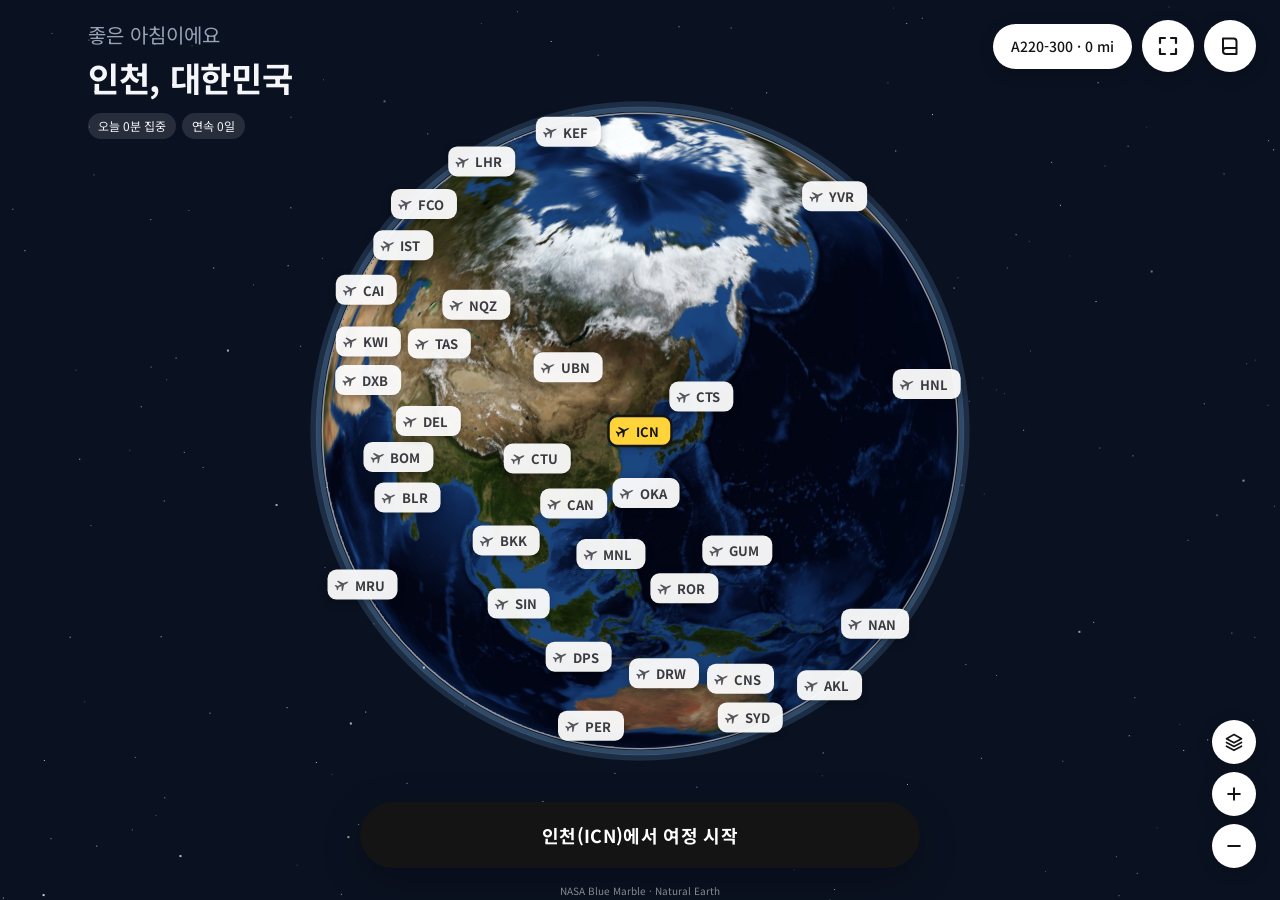
==== commit 79acc127: "Time-based miles, no-scroll flight panel, smoother zoomed flight, more airports - Miles are proporti" ====
--- a/flight-focus/index.html
+++ b/flight-focus/index.html
@@ -199,22 +199,23 @@
     <div class="bar"><div id="f-bar"></div></div>
     <dl class="tele">
       <div><dt>고도</dt><dd id="t-alt">0 ft</dd></div>
-      <div><dt>대지 속도</dt><dd><span id="t-spd">0 km/h</span> <small id="t-trend"></small></dd></div>
+      <div><dt>속도</dt><dd><span id="t-spd">0 km/h</span><small id="t-trend"></small></dd></div>
       <div><dt>도착 예정</dt><dd id="t-eta">--:--</dd></div>
-      <div><dt>적립 예정</dt><dd id="t-miles">0 mi</dd></div>
+      <div><dt>마일리지</dt><dd id="t-miles">0 mi</dd></div>
     </dl>
     <div class="pa">
       <div class="pa-head"><span class="label">기내 방송</span><span class="label" id="pa-time"></span></div>
       <p id="pa-text"></p>
       <p class="hint" id="pa-ko"></p>
     </div>
+    <!-- 아이콘 버튼 한 줄: 창이 스크롤되지 않게 짧게 -->
     <div class="controls">
-      <button type="button" class="tbtn strong" id="btn-pause" aria-pressed="false">일시정지</button>
-      <button type="button" class="tbtn" id="btn-noise" aria-pressed="false">기내 소음</button>
-      <button type="button" class="tbtn" id="btn-voice" aria-pressed="false">방송 음성</button>
-      <button type="button" class="tbtn" id="btn-wake" aria-pressed="false">화면 켜두기</button>
-      <button type="button" class="tbtn" id="btn-notify" aria-pressed="false">알림</button>
-      <button type="button" class="tbtn danger" id="btn-abort">비행 중단</button>
+      <button type="button" class="cbtn strong" id="btn-pause" aria-pressed="false"><span class="ic"><svg viewBox="0 0 24 24" aria-hidden="true"><path class="i-pause" d="M9 6v12M15 6v12" stroke="currentColor" stroke-width="2.6" stroke-linecap="round"/><path class="i-play" d="M8.5 6.5v11l9-5.5Z" fill="currentColor" stroke="currentColor" stroke-width="1.4" stroke-linejoin="round"/></svg></span><span id="btn-pause-t">일시정지</span></button>
+      <button type="button" class="cbtn" id="btn-noise" aria-pressed="false"><span class="ic"><svg viewBox="0 0 24 24" aria-hidden="true"><path d="M4 9.5h3.5L12 6v12l-4.5-3.5H4Z" stroke="currentColor" stroke-width="2" fill="none" stroke-linecap="round" stroke-linejoin="round"/><path d="M15.5 9a4 4 0 0 1 0 6M18 6.5a7.5 7.5 0 0 1 0 11" stroke="currentColor" stroke-width="2" fill="none" stroke-linecap="round" stroke-linejoin="round"/></svg></span>기내 소음</button>
+      <button type="button" class="cbtn" id="btn-voice" aria-pressed="false"><span class="ic"><svg viewBox="0 0 24 24" aria-hidden="true"><rect x="9" y="3.5" width="6" height="11" rx="3" stroke="currentColor" stroke-width="2" fill="none" stroke-linecap="round" stroke-linejoin="round"/><path d="M6 11.5a6 6 0 0 0 12 0M12 17.5V21" stroke="currentColor" stroke-width="2" fill="none" stroke-linecap="round" stroke-linejoin="round"/></svg></span>방송</button>
+      <button type="button" class="cbtn" id="btn-wake" aria-pressed="false"><span class="ic"><svg viewBox="0 0 24 24" aria-hidden="true"><circle cx="12" cy="12" r="4" stroke="currentColor" stroke-width="2" fill="none" stroke-linecap="round" stroke-linejoin="round"/><path d="M12 2.5v2M12 19.5v2M2.5 12h2M19.5 12h2M5.3 5.3l1.4 1.4M17.3 17.3l1.4 1.4M5.3 18.7l1.4-1.4M17.3 6.7l1.4-1.4" stroke="currentColor" stroke-width="2" fill="none" stroke-linecap="round" stroke-linejoin="round"/></svg></span>화면 켜기</button>
+      <button type="button" class="cbtn" id="btn-notify" aria-pressed="false"><span class="ic"><svg viewBox="0 0 24 24" aria-hidden="true"><path d="M6 16.5V11a6 6 0 0 1 12 0v5.5l1.5 1.5h-15Z M10 20.5a2.2 2.2 0 0 0 4 0" stroke="currentColor" stroke-width="2" fill="none" stroke-linecap="round" stroke-linejoin="round"/></svg></span>알림</button>
+      <button type="button" class="cbtn danger" id="btn-abort"><span class="ic"><svg viewBox="0 0 24 24" aria-hidden="true"><path d="M7 7l10 10M17 7 7 17" stroke="currentColor" stroke-width="2" fill="none" stroke-linecap="round" stroke-linejoin="round" stroke-width="2.4"/></svg></span>비행 중단</button>
     </div>
     <div class="confirm" id="abort-confirm" hidden>
       <p id="abort-text">정말 비행을 중단할까요?</p>
--- a/flight-focus/style.css
+++ b/flight-focus/style.css
@@ -267,7 +267,6 @@
 .seg button { position: relative; z-index: 1; border: 0; background: transparent; border-radius: 999px; padding: 6px 8px; font-size: 13px; color: var(--muted); white-space: nowrap; transition: color 250ms var(--ease); }
 .seg button[aria-pressed="true"] { color: var(--ink); }
 .seg.is-off { opacity: 0.35; pointer-events: none; }
-.seg button:disabled { color: #B4B4BB; cursor: not-allowed; text-decoration: line-through; text-decoration-thickness: 1.5px; }
 
 /* 도착지 목록을 넓게: 위쪽 설정 접기 */
 .route-top { display: flex; flex-direction: column; gap: 16px; max-height: 1000px; overflow: hidden; flex: none; transition: max-height 480ms var(--ease), opacity 320ms var(--ease), margin 480ms var(--ease); }
@@ -415,7 +414,7 @@
 body.is-paused .phase.is-now .ph-bar { background: var(--gray); box-shadow: none; }
 @media (min-width: 640px) and (min-aspect-ratio: 1/1) { .phases { top: 24px; } }
 
-.pane-flight { gap: 14px; }
+.pane-flight { gap: 12px; overflow: hidden; } /* 비행 창은 스크롤하지 않음: 넘치면 fitFlightPane()이 덜 중요한 것부터 숨김 */
 .fl-head { display: flex; align-items: center; gap: 10px; flex-wrap: wrap; }
 .fl-head b { font-size: 17px; }
 .subj-pill { margin-left: auto; border-radius: 999px; padding: 5px 12px; font-size: 13px; font-weight: 500; background: var(--gray); }
@@ -425,21 +424,39 @@
 .fl-big .ta-r b { font-size: clamp(20px, 3vw, 26px); }
 .bar { height: 8px; border-radius: 4px; background: var(--gray); overflow: hidden; flex: none; }
 .bar > div { height: 100%; width: 0; background: var(--ink); border-radius: 4px; }
-.tele { display: grid; grid-template-columns: 1fr 1fr; gap: 10px 14px; }
-.tele dd { font-weight: 700; font-size: 17px; }
-.tele small { font-weight: 500; font-size: 12px; color: var(--muted); }
-.pa { display: grid; gap: 4px; padding: 12px 14px; border-radius: 18px; background: var(--gray-2); }
+.tele { display: grid; grid-template-columns: repeat(4, minmax(0, 1fr)); gap: 8px 10px; }
+.tele dt { font-size: 11px; }
+.tele dd { font-weight: 700; font-size: 15px; line-height: 1.3; }
+.tele small { display: block; font-weight: 500; font-size: 11px; color: var(--muted); line-height: 1.3; min-height: 1.3em; }
+.pa { display: grid; gap: 3px; padding: 10px 14px; border-radius: 18px; background: var(--gray-2); flex: none; }
 .pa-head { display: flex; justify-content: space-between; }
-.pa p { font-size: 14px; }
-.controls { display: flex; flex-wrap: wrap; gap: 8px; }
+.pa p { font-size: 13.5px; line-height: 1.45; display: -webkit-box; -webkit-box-orient: vertical; overflow: hidden; }
+#pa-text { -webkit-line-clamp: 3; line-clamp: 3; }
+#pa-ko { -webkit-line-clamp: 2; line-clamp: 2; font-size: 12.5px; }
+/* 창 높이가 모자라면 한국어 번역 → 방송 칸 → 비행 정보 순으로 숨김 */
+.pane-flight.tight #pa-ko, .pane-flight.tighter .pa, .pane-flight.tightest .tele,
+.pane-flight.squeeze .fl-big, .pane-flight.squeeze .bar { display: none; }
+.pane-flight.confirming .controls { display: none; } /* 중단 확인 창이 버튼 줄 자리를 대신함 */
+.controls { display: flex; justify-content: space-between; gap: 4px; flex: none; }
+.cbtn { display: grid; justify-items: center; gap: 4px; min-width: 0; flex: 1 1 0; border: 0; background: transparent; padding: 0; font-size: 11px; font-weight: 500; color: var(--muted); white-space: nowrap; }
+.cbtn .ic { width: 42px; height: 42px; border-radius: 50%; display: grid; place-items: center; background: var(--gray); color: var(--ink); transition: background-color 220ms var(--ease), color 220ms var(--ease); }
+.cbtn svg { width: 21px; height: 21px; }
+.cbtn[aria-pressed="true"] { color: var(--ink); }
+.cbtn[aria-pressed="true"] .ic { background: var(--ink); color: var(--white); }
+.cbtn.strong .ic { background: var(--ink); color: var(--white); }
+.cbtn.strong[aria-pressed="true"] .ic { background: var(--yellow); color: var(--ink); }
+.cbtn .i-play { display: none; }
+.cbtn[aria-pressed="true"] .i-pause { display: none; }
+.cbtn[aria-pressed="true"] .i-play { display: inline; }
+.cbtn.danger { color: var(--danger); }
+.cbtn.danger .ic { color: var(--danger); background: #FBE7E7; }
 .tbtn { border: 0; border-radius: 999px; background: var(--gray); padding: 9px 14px; font-size: 13px; font-weight: 500; }
 .tbtn[aria-pressed="true"] { background: var(--ink); color: var(--white); }
 .tbtn.danger { color: var(--danger); margin-left: auto; }
 .tbtn.strong { background: var(--ink); color: var(--white); font-weight: 700; }
 .tbtn.strong[aria-pressed="true"] { background: var(--yellow); color: var(--ink); }
-#t-trend { white-space: nowrap; }
 .tele dd { white-space: nowrap; overflow: hidden; text-overflow: ellipsis; }
-#t-miles small { display: block; font-weight: 500; line-height: 1.3; } /* 두 줄로 고정: 글자가 바뀌어도 창 높이가 그대로 */
+.tele .u { font-size: 11px; font-weight: 500; color: var(--muted); margin-left: 2px; } /* 줄바꿈 없음: 글자가 바뀌어도 창 높이가 그대로 */
 .fl-head .fl-toggle { flex: none; width: 36px; height: 36px; box-shadow: none; background: var(--gray); }
 .fl-head .fl-toggle svg { width: 18px; height: 18px; }
 .pane-flight.paused #f-remain { color: var(--muted); }
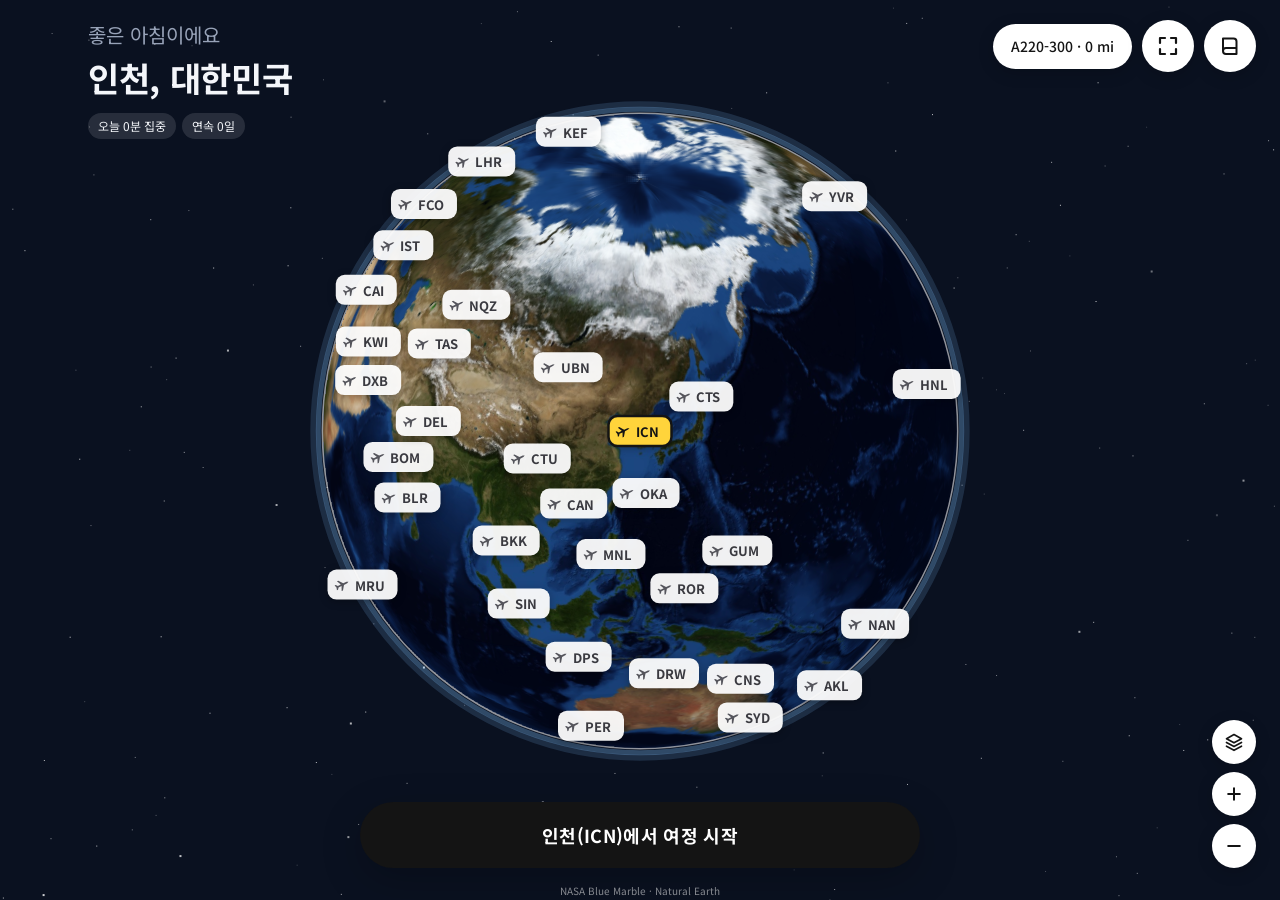
==== commit bcddf522: "Search airports for departure and destination - A search box in the departure drawer shows matching " ====
--- a/flight-focus/index.html
+++ b/flight-focus/index.html
@@ -109,7 +109,11 @@
         <span class="od-field"><span class="od-label">출발지</span><b id="dep-name">ICN · 인천</b></span>
         <span class="caret" aria-hidden="true"></span>
       </button>
-      <div class="wheel-drawer" id="wd-dep"><div class="wheel" id="wheel-dep"></div></div>
+      <div class="wheel-drawer" id="wd-dep">
+        <div class="search"><svg viewBox="0 0 24 24" aria-hidden="true"><circle cx="10.5" cy="10.5" r="6.5" fill="none" stroke="currentColor" stroke-width="2.2"/><path d="M15.5 15.5 20.5 20.5" stroke="currentColor" stroke-width="2.4" stroke-linecap="round"/></svg><input id="dep-q" type="search" placeholder="출발 공항 검색 (도시·코드·나라)" autocomplete="off" enterkeyhint="search" aria-label="출발 공항 검색" aria-controls="dep-results"><button type="button" class="search-x" id="dep-q-x" aria-label="검색어 지우기" hidden><svg viewBox="0 0 24 24" aria-hidden="true"><path d="M7 7l10 10M17 7 7 17" stroke="currentColor" stroke-width="2.2" stroke-linecap="round"/></svg></button></div>
+        <div class="search-results" id="dep-results" role="listbox" aria-label="출발 공항 검색 결과" hidden></div>
+        <div class="wheel" id="wheel-dep"></div>
+      </div>
       <div class="od-row">
         <span class="od-dot">B</span>
         <span class="od-field"><span class="od-label">도착지</span><b id="dest-name">-</b></span>
@@ -128,6 +132,7 @@
     <p class="hint" id="route-note"></p>
     </div>
     <button type="button" class="grabber" id="grabber" aria-expanded="true" aria-controls="route-top" aria-label="위쪽 설정 접기·펼치기 (위로 밀면 도착지 목록이 넓어져요)"><span></span></button>
+    <div class="search dest-search"><svg viewBox="0 0 24 24" aria-hidden="true"><circle cx="10.5" cy="10.5" r="6.5" fill="none" stroke="currentColor" stroke-width="2.2"/><path d="M15.5 15.5 20.5 20.5" stroke="currentColor" stroke-width="2.4" stroke-linecap="round"/></svg><input id="dest-q" type="search" placeholder="도착지 검색 (도시·코드·나라)" autocomplete="off" enterkeyhint="search" aria-label="도착지 검색" aria-controls="cards"><button type="button" class="search-x" id="dest-q-x" aria-label="검색어 지우기" hidden><svg viewBox="0 0 24 24" aria-hidden="true"><path d="M7 7l10 10M17 7 7 17" stroke="currentColor" stroke-width="2.2" stroke-linecap="round"/></svg></button></div>
     <div class="dest-list" id="cards" role="listbox" aria-label="도착지 후보"></div>
     <button type="button" class="btn-black" id="btn-go">GO!</button>
   </div>
--- a/flight-focus/style.css
+++ b/flight-focus/style.css
@@ -302,6 +302,32 @@
 .dest-time b { font-size: 16px; }
 .dest-time small { font-size: 12px; color: var(--muted); }
 .dest-time small.exact { color: var(--ok); font-weight: 700; }
+/* 공항 검색창 (출발지 서랍 · 도착지 목록 위) */
+.search { position: relative; display: flex; align-items: center; flex: none; }
+.search > svg { position: absolute; left: 14px; width: 18px; height: 18px; color: var(--muted); pointer-events: none; }
+.search input {
+  width: 100%; border: 0; border-radius: 999px; background: var(--gray); padding: 11px 44px 11px 42px;
+  font-size: 16px; /* 16px 미만이면 아이폰·아이패드가 입력할 때 화면을 확대함 */
+  -webkit-appearance: none; appearance: none; transition: box-shadow 200ms var(--ease), background-color 200ms var(--ease);
+}
+.search input::-webkit-search-cancel-button { display: none; }
+.search input::placeholder { color: #9A9AA2; }
+.search input:focus { outline: none; background: var(--white); box-shadow: inset 0 0 0 2px var(--ink); }
+.search-x { position: absolute; right: 6px; width: 34px; height: 34px; border: 0; border-radius: 50%; background: transparent; color: var(--muted); display: grid; place-items: center; }
+.search-x svg { width: 18px; height: 18px; }
+.od .search { margin: 0 10px 8px; }
+.od .search input { background: var(--white); }
+#wd-dep.open { max-height: 440px; }
+.search-results { display: grid; gap: 4px; align-content: start; margin: 0 10px 10px; height: 308px; overflow-y: auto; overscroll-behavior: contain; }
+.sr { display: grid; grid-template-columns: auto minmax(0, 1fr); gap: 12px; align-items: center; width: 100%; border: 0; border-radius: 16px; background: var(--white); padding: 8px 12px; text-align: left; }
+.sr:hover, .sr:focus-visible { box-shadow: inset 0 0 0 2px var(--ink); }
+.sr .ychip { min-width: 72px; justify-content: center; }
+.sr-city { display: grid; min-width: 0; }
+.sr-city b, .sr-city small { white-space: nowrap; overflow: hidden; text-overflow: ellipsis; }
+.sr-city b { font-size: 15px; }
+.sr-city small { font-size: 12px; color: var(--muted); }
+.sr-empty, .dest-note { font-size: 13px; color: var(--muted); padding: 10px 6px; }
+.dest-note b { color: var(--ink); }
 .more-btn { border: 0; background: transparent; padding: 10px; font-weight: 700; color: var(--muted); border-radius: 12px; }
 
 /* ---------- 과목 시트 ---------- */
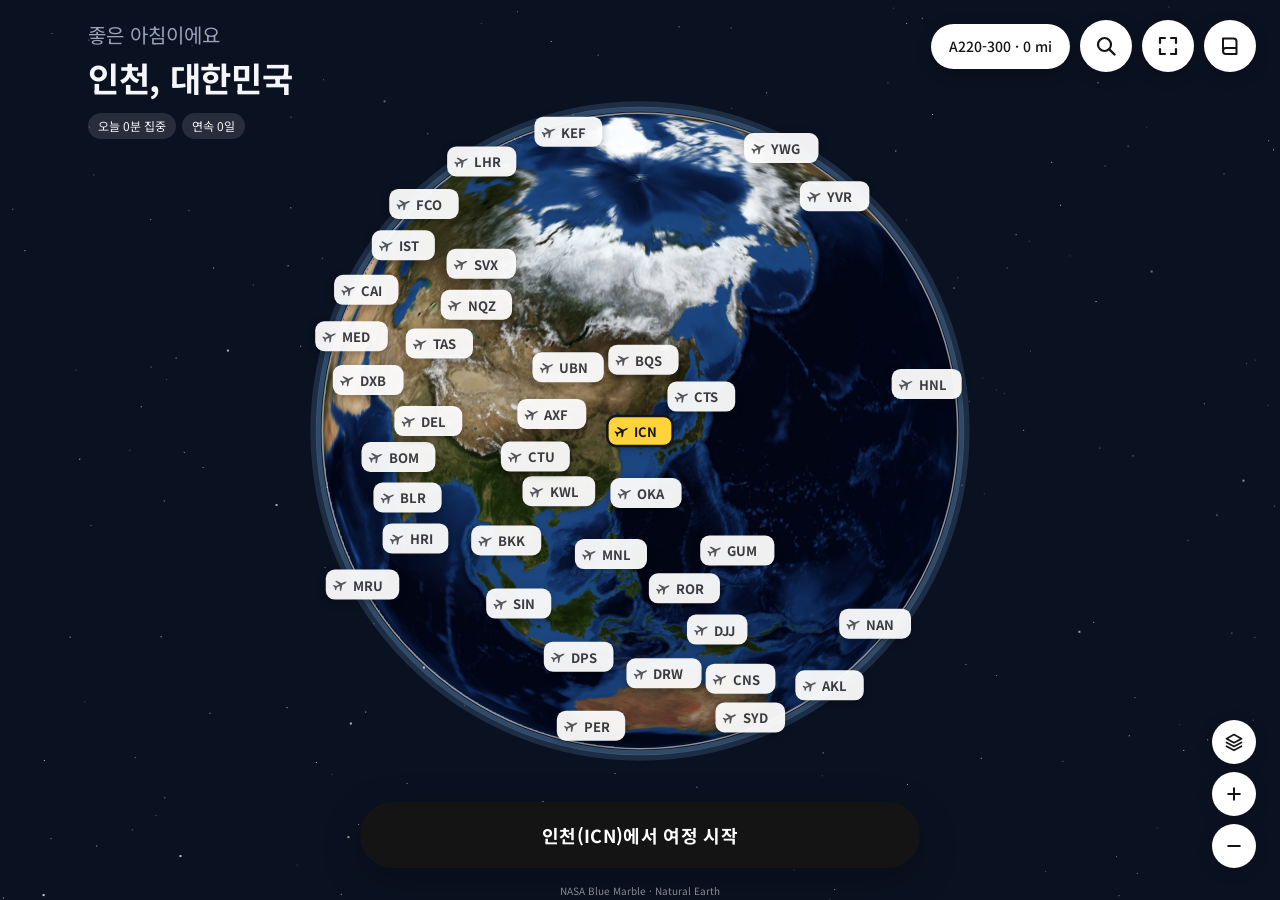
==== commit 36c21bfc: "Add 401 airports, home search, 3-hour suggestions, and speed-ups - 400 airports from the public-doma" ====
--- a/flight-focus/index.html
+++ b/flight-focus/index.html
@@ -45,6 +45,7 @@
   </div>
   <div class="top-right">
     <span class="pill-white" id="plane-pill">A220-300 · 0 mi</span>
+    <button type="button" class="round" id="btn-search" aria-label="출발 공항 검색" aria-expanded="false" aria-controls="home-search"><svg viewBox="0 0 24 24" aria-hidden="true"><circle cx="10.5" cy="10.5" r="6.5" fill="none" stroke="currentColor" stroke-width="2.2"/><path d="M15.5 15.5 20.5 20.5" stroke="currentColor" stroke-width="2.4" stroke-linecap="round"/></svg></button>
     <button type="button" class="round" id="btn-full" aria-label="전체 화면">
       <svg viewBox="0 0 24 24" aria-hidden="true"><path d="M4 9V4h5M20 9V4h-5M4 15v5h5M20 15v5h-5" fill="none" stroke="currentColor" stroke-width="2.2" stroke-linecap="round" stroke-linejoin="round"/></svg>
     </button>
@@ -356,6 +357,12 @@
   </div>
 </div>
 
+<!-- 처음 화면: 출발 공항 검색 -->
+<div class="home-search" id="home-search" role="dialog" aria-label="출발 공항 검색" hidden>
+  <div class="search"><svg viewBox="0 0 24 24" aria-hidden="true"><circle cx="10.5" cy="10.5" r="6.5" fill="none" stroke="currentColor" stroke-width="2.2"/><path d="M15.5 15.5 20.5 20.5" stroke="currentColor" stroke-width="2.4" stroke-linecap="round"/></svg><input id="home-q" type="search" placeholder="출발 공항 검색 (도시·코드·나라·초성)" autocomplete="off" enterkeyhint="search" aria-label="출발 공항 검색" aria-controls="home-results"><button type="button" class="search-x" id="home-q-x" aria-label="검색 닫기"><svg viewBox="0 0 24 24" aria-hidden="true"><path d="M7 7l10 10M17 7 7 17" stroke="currentColor" stroke-width="2.2" stroke-linecap="round"/></svg></button></div>
+  <div class="search-results home-results" id="home-results" role="listbox" aria-label="출발 공항 검색 결과"></div>
+</div>
+
 <div id="toast" class="toast" role="status" aria-live="polite" hidden></div>
 
 <script src="vendor/d3-array.min.js"></script>
--- a/flight-focus/style.css
+++ b/flight-focus/style.css
@@ -234,6 +234,7 @@
   height: 44px; display: flex; align-items: center; justify-content: center; gap: 8px; padding: 0 16px;
   scroll-snap-align: center; font-size: 19px; font-weight: 500; color: var(--muted); cursor: pointer;
   white-space: nowrap; overflow: hidden; text-overflow: ellipsis; will-change: transform;
+  content-visibility: auto; contain-intrinsic-size: auto 44px; /* 화면 밖 칸은 그리기·배치 계산을 건너뜀 */
 }
 .wheel-list li.on { color: var(--ink); font-weight: 700; }
 .wheel-list li small { font-size: 12px; font-weight: 500; color: var(--muted); }
@@ -328,6 +329,14 @@
 .sr-city small { font-size: 12px; color: var(--muted); }
 .sr-empty, .dest-note { font-size: 13px; color: var(--muted); padding: 10px 6px; }
 .dest-note b { color: var(--ink); }
+/* 처음 화면 공항 검색 (위에서 내려오는 칸) */
+.home-search {
+  position: fixed; z-index: 25; top: calc(16px + env(safe-area-inset-top, 0px)); left: 16px; right: 16px; margin: 0 auto;
+  max-width: 520px; display: grid; gap: 8px; padding: 10px; border-radius: 26px; background: var(--white); box-shadow: var(--shadow);
+}
+.home-results { margin: 0; height: auto; max-height: min(420px, 55vh); }
+.home-results .sr { background: var(--gray-2); }
+.home-results .sr[aria-selected="true"] { box-shadow: inset 0 0 0 2px var(--ink); }
 .more-btn { border: 0; background: transparent; padding: 10px; font-weight: 700; color: var(--muted); border-radius: 12px; }
 
 /* ---------- 과목 시트 ---------- */
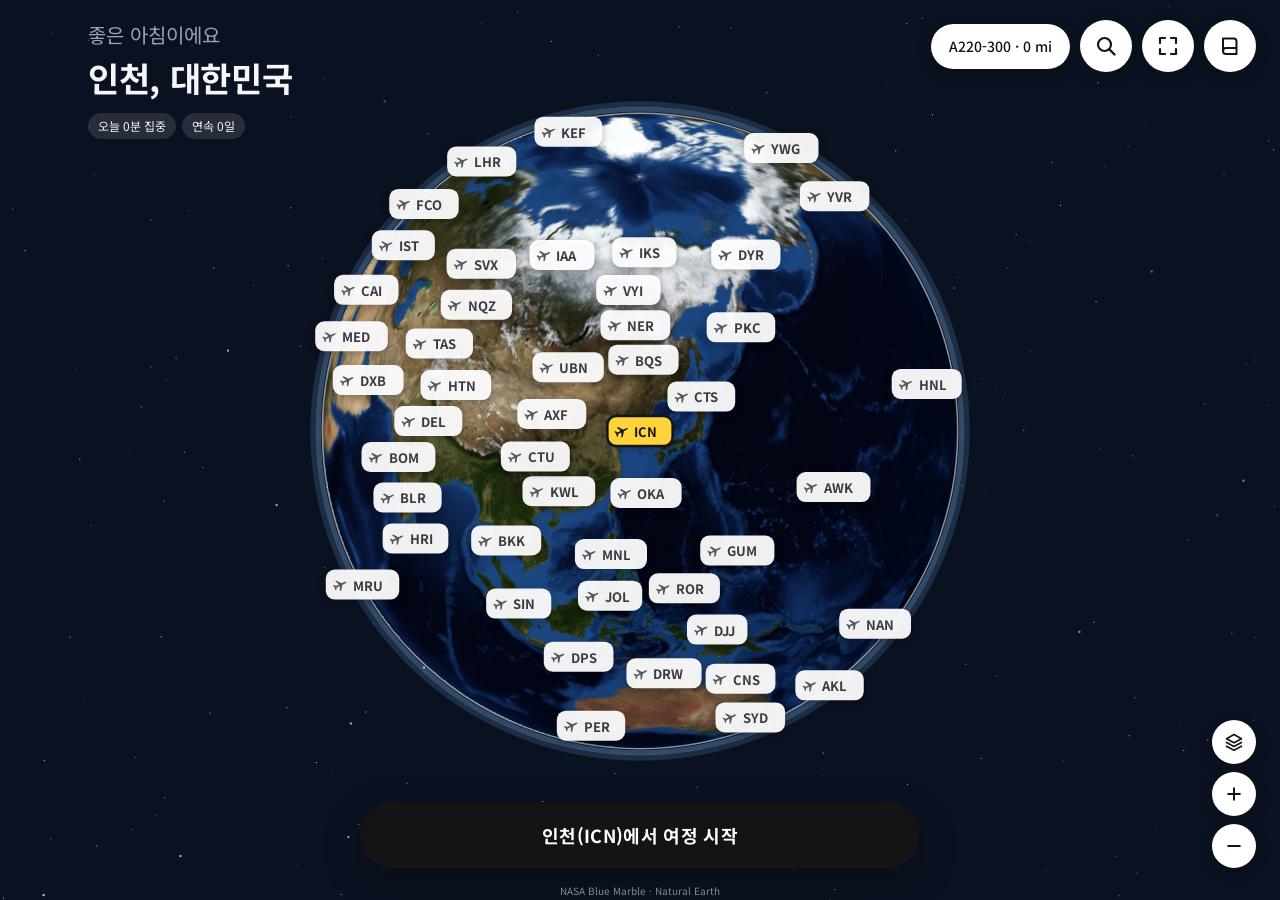
==== commit b872c294: "Grow to 1,000 airports and skip layout of closed wheel drawers - 308 more scheduled medium airports " ====
--- a/flight-focus/index.html
+++ b/flight-focus/index.html
@@ -79,8 +79,8 @@
       <span class="hm-unit">m</span>
     </div>
     <div class="hm-wheels">
-      <div class="wheel-drawer" id="wd-h"><div class="wheel" id="wheel-h"></div></div>
-      <div class="wheel-drawer" id="wd-m"><div class="wheel" id="wheel-m"></div></div>
+      <div class="wheel-drawer asleep" id="wd-h"><div class="wheel" id="wheel-h"></div></div>
+      <div class="wheel-drawer asleep" id="wd-m"><div class="wheel" id="wheel-m"></div></div>
     </div>
     <div class="chips center" role="group" aria-label="빠른 선택">
       <button type="button" class="chip" data-quick="25">25분</button>
@@ -110,7 +110,7 @@
         <span class="od-field"><span class="od-label">출발지</span><b id="dep-name">ICN · 인천</b></span>
         <span class="caret" aria-hidden="true"></span>
       </button>
-      <div class="wheel-drawer" id="wd-dep">
+      <div class="wheel-drawer asleep" id="wd-dep">
         <div class="search"><svg viewBox="0 0 24 24" aria-hidden="true"><circle cx="10.5" cy="10.5" r="6.5" fill="none" stroke="currentColor" stroke-width="2.2"/><path d="M15.5 15.5 20.5 20.5" stroke="currentColor" stroke-width="2.4" stroke-linecap="round"/></svg><input id="dep-q" type="search" placeholder="출발 공항 검색 (도시·코드·나라)" autocomplete="off" enterkeyhint="search" aria-label="출발 공항 검색" aria-controls="dep-results"><button type="button" class="search-x" id="dep-q-x" aria-label="검색어 지우기" hidden><svg viewBox="0 0 24 24" aria-hidden="true"><path d="M7 7l10 10M17 7 7 17" stroke="currentColor" stroke-width="2.2" stroke-linecap="round"/></svg></button></div>
         <div class="search-results" id="dep-results" role="listbox" aria-label="출발 공항 검색 결과" hidden></div>
         <div class="wheel" id="wheel-dep"></div>
@@ -129,7 +129,7 @@
       </div>
       <button type="button" class="pill-btn" id="ac-btn" aria-expanded="false" aria-controls="wd-ac"><span id="ac-name">A220-300</span><span class="caret" aria-hidden="true"></span></button>
     </div>
-    <div class="wheel-drawer" id="wd-ac"><div class="wheel" id="wheel-ac"></div><p class="hint center" id="ac-next"></p></div>
+    <div class="wheel-drawer asleep" id="wd-ac"><div class="wheel" id="wheel-ac"></div><p class="hint center" id="ac-next"></p></div>
     <p class="hint" id="route-note"></p>
     </div>
     <button type="button" class="grabber" id="grabber" aria-expanded="true" aria-controls="route-top" aria-label="위쪽 설정 접기·펼치기 (위로 밀면 도착지 목록이 넓어져요)"><span></span></button>
--- a/flight-focus/style.css
+++ b/flight-focus/style.css
@@ -222,6 +222,7 @@
 /* 룰렛(드럼) 휠: 스크롤해서 가운데 칸을 고름 */
 .wheel-drawer { max-height: 0; overflow: hidden; transition: max-height 380ms var(--ease), opacity 280ms var(--ease); opacity: 0; flex: none; }
 .wheel-drawer.open { max-height: 360px; opacity: 1; }
+.wheel-drawer.asleep { content-visibility: hidden; } /* 닫힌 서랍 안은 그리기·배치 계산을 건너뜀 */
 .wheel { position: relative; height: 308px; border-radius: 22px; background: var(--gray-2); overflow: hidden; outline-offset: -3px; }
 .wheel-band { position: absolute; left: 8px; right: 8px; top: 50%; height: 44px; transform: translateY(-50%); border-radius: 999px; background: var(--white); box-shadow: inset 0 0 0 2.5px var(--ink); pointer-events: none; }
 .wheel-list {
@@ -234,7 +235,6 @@
   height: 44px; display: flex; align-items: center; justify-content: center; gap: 8px; padding: 0 16px;
   scroll-snap-align: center; font-size: 19px; font-weight: 500; color: var(--muted); cursor: pointer;
   white-space: nowrap; overflow: hidden; text-overflow: ellipsis; will-change: transform;
-  content-visibility: auto; contain-intrinsic-size: auto 44px; /* 화면 밖 칸은 그리기·배치 계산을 건너뜀 */
 }
 .wheel-list li.on { color: var(--ink); font-weight: 700; }
 .wheel-list li small { font-size: 12px; font-weight: 500; color: var(--muted); }
@@ -294,6 +294,7 @@
   box-shadow: inset 0 0 0 2.5px transparent; transition: box-shadow 160ms var(--ease), background 160ms;
 }
 .dest:hover { background: #E6E6EA; }
+.dest { content-visibility: auto; contain-intrinsic-size: auto 62px; } /* 화면 밖 줄은 건너뜀 (목록이 수백 줄이어도 가볍게) */
 .dest[aria-selected="true"] { background: var(--white); box-shadow: inset 0 0 0 2.5px var(--ink); }
 .dest .ychip { min-width: 76px; justify-content: center; }
 .dest-city { display: grid; min-width: 0; }
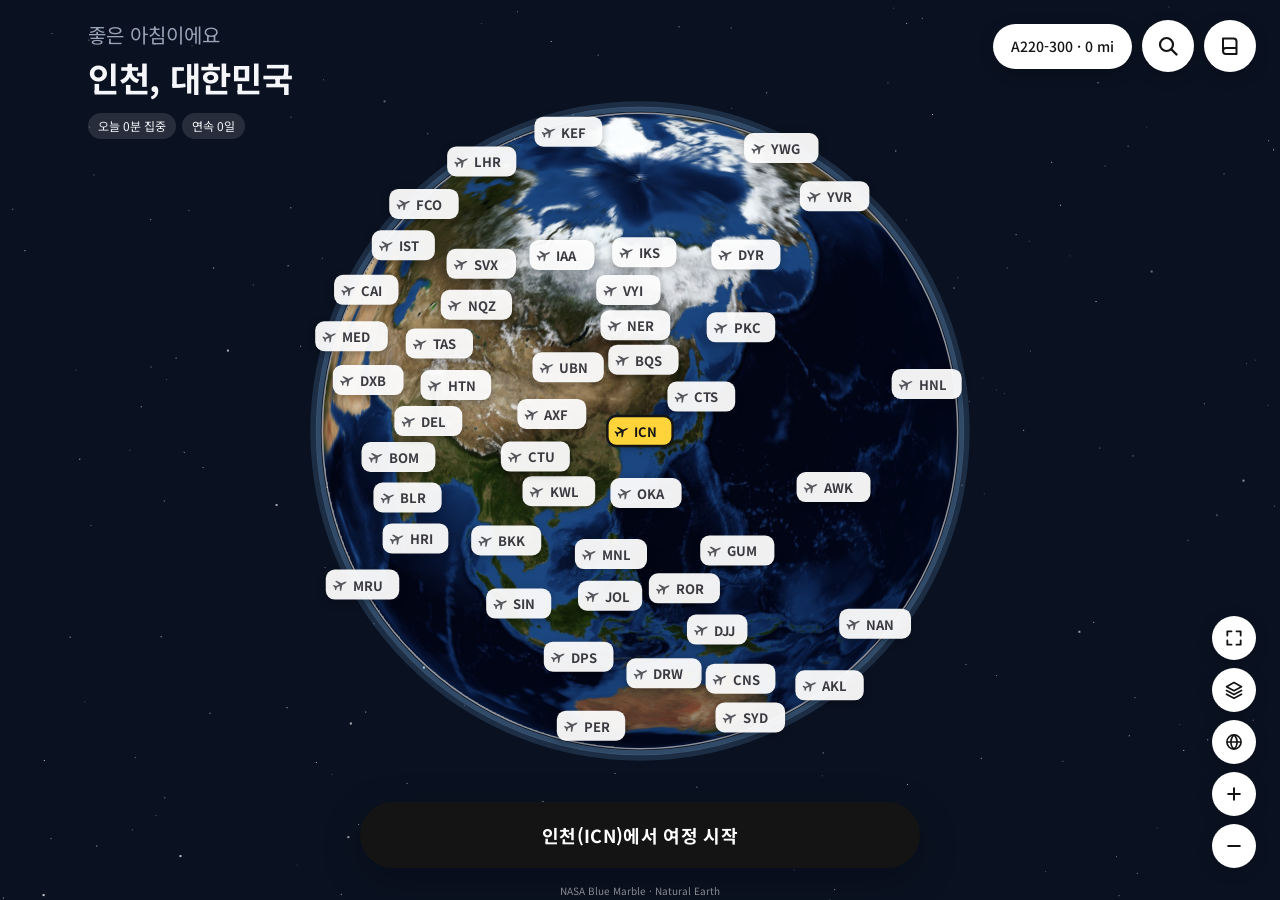
==== commit 69f0d7bb: "포커스 에어: 모든 단계 전체 화면, 따라가기 확대, 끝나는 시각, 흐르는 점선, 지구 버튼, 도착지 자동 선택 - 전체 화면 버튼을 확대 버튼 묶음으로 옮겨 모든 단계에서 보이게" ====
--- a/flight-focus/index.html
+++ b/flight-focus/index.html
@@ -25,7 +25,9 @@
 <p class="attrib" id="attrib"></p>
 <div class="zoom" id="zoom" role="group" aria-label="지도 조작">
   <button type="button" class="round sm" id="btn-follow" aria-pressed="true" aria-label="비행기를 따라가는 중"><svg viewBox="0 0 24 24" aria-hidden="true"><path d="M12 2.5 19 20l-7-3.6L5 20Z" stroke="currentColor" stroke-width="2" stroke-linejoin="round"/></svg></button>
+  <button type="button" class="round sm" id="btn-full" aria-label="전체 화면"><svg viewBox="0 0 24 24" aria-hidden="true"><path d="M4 9V4h5M20 9V4h-5M4 15v5h5M20 15v5h-5" stroke="currentColor" stroke-width="2.2" stroke-linecap="round" stroke-linejoin="round"/></svg></button>
   <button type="button" class="round sm" id="map-btn" aria-label="지도 종류 바꾸기" aria-expanded="false" aria-controls="map-menu"><svg viewBox="0 0 24 24" aria-hidden="true"><path d="M12 3 3 8l9 5 9-5-9-5Z M3 12.5l9 5 9-5 M3 17l9 5 9-5" stroke="currentColor" stroke-width="2" stroke-linejoin="round" stroke-linecap="round"/></svg></button>
+  <button type="button" class="round sm" id="btn-globe" aria-label="지구 전체 보기"><svg viewBox="0 0 24 24" aria-hidden="true"><circle cx="12" cy="12" r="8.5" stroke="currentColor" stroke-width="2"/><path d="M3.5 12h17M12 3.5c2.6 2.4 3.8 5.2 3.8 8.5s-1.2 6.1-3.8 8.5c-2.6-2.4-3.8-5.2-3.8-8.5s1.2-6.1 3.8-8.5Z" stroke="currentColor" stroke-width="1.8" stroke-linejoin="round"/></svg></button>
   <button type="button" class="round sm" id="zoom-in" aria-label="확대"><svg viewBox="0 0 24 24" aria-hidden="true"><path d="M12 5v14M5 12h14" stroke="currentColor" stroke-width="2.4" stroke-linecap="round"/></svg></button>
   <button type="button" class="round sm" id="zoom-out" aria-label="축소"><svg viewBox="0 0 24 24" aria-hidden="true"><path d="M5 12h14" stroke="currentColor" stroke-width="2.4" stroke-linecap="round"/></svg></button>
 </div>
@@ -46,9 +48,6 @@
   <div class="top-right">
     <span class="pill-white" id="plane-pill">A220-300 · 0 mi</span>
     <button type="button" class="round" id="btn-search" aria-label="출발 공항 검색" aria-expanded="false" aria-controls="home-search"><svg viewBox="0 0 24 24" aria-hidden="true"><circle cx="10.5" cy="10.5" r="6.5" fill="none" stroke="currentColor" stroke-width="2.2"/><path d="M15.5 15.5 20.5 20.5" stroke="currentColor" stroke-width="2.4" stroke-linecap="round"/></svg></button>
-    <button type="button" class="round" id="btn-full" aria-label="전체 화면">
-      <svg viewBox="0 0 24 24" aria-hidden="true"><path d="M4 9V4h5M20 9V4h-5M4 15v5h5M20 15v5h-5" fill="none" stroke="currentColor" stroke-width="2.2" stroke-linecap="round" stroke-linejoin="round"/></svg>
-    </button>
     <button type="button" class="round" id="btn-log" aria-label="로그북">
       <svg viewBox="0 0 24 24" aria-hidden="true"><path d="M5 4.5h10.5a3 3 0 0 1 3 3V20H8a3 3 0 0 1-3-3Z M5 17a3 3 0 0 1 3-3h10.5" fill="none" stroke="currentColor" stroke-width="2" stroke-linejoin="round"/></svg>
     </button>
@@ -89,6 +88,7 @@
       <button type="button" class="chip" data-quick="150">2:30</button>
       <button type="button" class="chip" data-quick="240">4:00</button>
     </div>
+    <p class="end-at" id="time-end"></p>
     <div class="best" id="time-best"></div>
     <button type="button" class="btn-black" id="btn-to-route">출발지 · 도착지 고르기</button>
   </div>
--- a/flight-focus/style.css
+++ b/flight-focus/style.css
@@ -112,7 +112,14 @@
 body[data-step="home"] .zoom { left: auto; right: 24px; bottom: calc(100px + env(safe-area-inset-bottom, 0px)); }
 body[data-step="flight"] .zoom { left: auto; right: 16px; bottom: auto; top: calc(84px + env(safe-area-inset-top, 0px)); }
 body[data-step="time"] .zoom, body[data-step="route"] .zoom, body[data-step="arrive"] .zoom { left: auto; right: 16px; bottom: auto; top: calc(20px + env(safe-area-inset-top, 0px)); }
-body[data-step="pass"] .zoom, body[data-step="log"] .zoom { opacity: 0; pointer-events: none; visibility: hidden; }
+/* 탑승권·로그북에서는 전체 화면 버튼만 오른쪽 위에 */
+body[data-step="pass"] .zoom, body[data-step="log"] .zoom { left: auto; right: 16px; bottom: auto; top: calc(20px + env(safe-area-inset-top, 0px)); }
+body[data-step="pass"] .zoom > :not(#btn-full), body[data-step="log"] .zoom > :not(#btn-full) { display: none; }
+/* 좁거나 낮은 화면: 버튼을 두 줄로 놓아 비행 창과 겹치지 않게 */
+@media (max-width: 639px), (max-height: 600px) {
+  .zoom { grid-template-columns: repeat(2, auto); direction: rtl; }
+  .zoom > * { direction: ltr; }
+}
 /* 비행기 따라가기: 따라가는 중이면 채운 화살표, 손으로 옮겼으면 빈 화살표 + 노란 테두리 */
 body:not([data-step="flight"]) #btn-follow { display: none; }
 #btn-follow svg { transition: fill 200ms var(--ease); }
@@ -122,6 +129,7 @@
   body[data-step="time"] .zoom, body[data-step="route"] .zoom, body[data-step="arrive"] .zoom { right: auto; left: 24px; top: auto; bottom: 24px; }
   body[data-step="home"] .zoom { bottom: 32px; }
   body[data-step="flight"] .zoom { top: auto; bottom: 24px; right: 24px; }
+  body[data-step="pass"] .zoom, body[data-step="log"] .zoom { top: 24px; bottom: auto; right: 24px; left: auto; }
 }
 
 /* ---------- 모양이 바뀌는 박스 ---------- */
@@ -239,6 +247,8 @@
 .wheel-list li.on { color: var(--ink); font-weight: 700; }
 .wheel-list li small { font-size: 12px; font-weight: 500; color: var(--muted); }
 .wheel-list li .locked { opacity: 0.55; }
+.end-at { text-align: center; font-size: 14px; color: var(--muted); margin-top: -6px; }
+.end-at b { color: var(--ink); }
 .best {
   display: flex; align-items: center; justify-content: space-between; gap: 10px;
   padding: 12px 14px; border-radius: 18px; background: var(--gray-2); font-size: 14px;
@@ -286,7 +296,7 @@
 .grabber:hover span, .grabber.dragging span { background: var(--ink); width: 60px; }
 
 /* 도착지: 한 줄에 하나씩, 시간 차이로 묶음 */
-.dest-list { flex: 1 1 auto; min-height: 140px; overflow-y: auto; display: grid; gap: 6px; align-content: start; margin-inline: -6px; padding: 2px 6px; }
+.dest-list { position: relative; flex: 1 1 auto; min-height: 140px; overflow-y: auto; display: grid; gap: 6px; align-content: start; margin-inline: -6px; padding: 2px 6px; }
 .dest-group { display: flex; justify-content: space-between; align-items: baseline; padding: 10px 4px 2px; font-size: 12px; font-weight: 700; color: var(--muted); letter-spacing: 0.02em; }
 .dest {
   display: grid; grid-template-columns: auto minmax(0, 1fr) auto; align-items: center; gap: 12px;
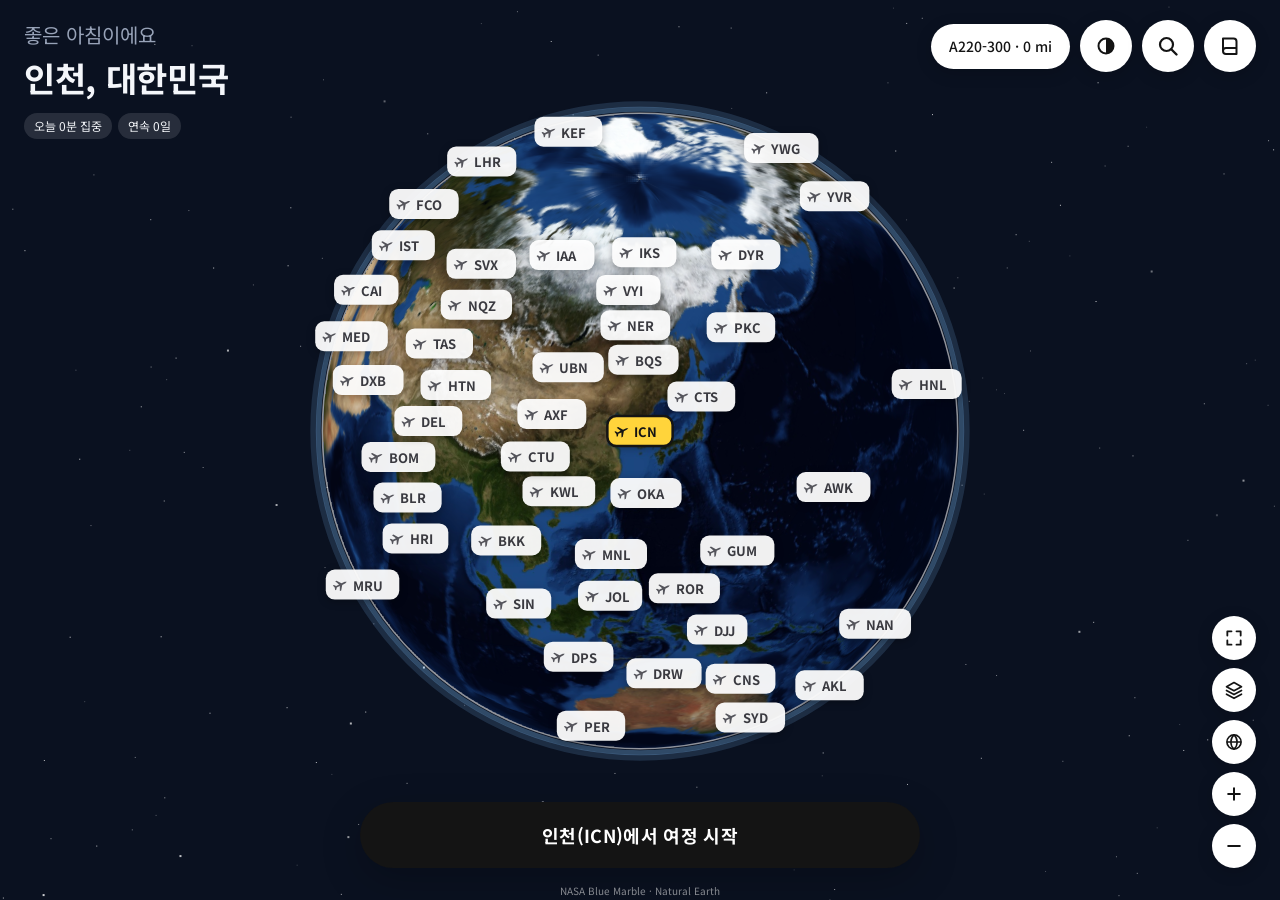
==== commit 5e7856e0: "포커스 에어: 다크 모드 (자동·라이트·다크) - 처음 화면 테마 버튼: 자동(기기 설정) → 라이트 → 다크, 저장됨 - 색을 CSS 변수로 모으고 data-theme=dark에" ====
--- a/flight-focus/index.html
+++ b/flight-focus/index.html
@@ -8,6 +8,8 @@
 <link rel="preconnect" href="https://fonts.gstatic.com" crossorigin>
 <link rel="stylesheet" href="https://fonts.googleapis.com/css2?family=Noto+Sans+KR:wght@400;500;700;900&display=swap">
 <link rel="stylesheet" href="style.css">
+<meta name="color-scheme" content="light dark">
+<script>/* 첫 화면이 번쩍이지 않게 테마를 미리 정함 */try{var t=(JSON.parse(localStorage.getItem('focusair2.prefs'))||{}).theme;if(t!=='light'&&t!=='dark')t=matchMedia('(prefers-color-scheme: dark)').matches?'dark':'light';document.documentElement.dataset.theme=t}catch(e){}</script>
 </head>
 <body data-step="home">
 
@@ -47,6 +49,7 @@
   </div>
   <div class="top-right">
     <span class="pill-white" id="plane-pill">A220-300 · 0 mi</span>
+    <button type="button" class="round" id="btn-theme" data-mode="auto" aria-label="화면 테마 바꾸기"><svg viewBox="0 0 24 24" aria-hidden="true"><g class="i-auto"><circle cx="12" cy="12" r="7.5" fill="none" stroke="currentColor" stroke-width="2"/><path d="M12 4.5a7.5 7.5 0 0 1 0 15Z" fill="currentColor"/></g><g class="i-sun" fill="none" stroke="currentColor" stroke-width="2" stroke-linecap="round"><circle cx="12" cy="12" r="4.2"/><path d="M12 2.8v2.4M12 18.8v2.4M2.8 12h2.4M18.8 12h2.4M5.5 5.5l1.7 1.7M16.8 16.8l1.7 1.7M5.5 18.5l1.7-1.7M16.8 7.2l1.7-1.7"/></g><path class="i-moon" d="M19.5 14.5A8 8 0 0 1 9.5 4.5a8 8 0 1 0 10 10Z" fill="none" stroke="currentColor" stroke-width="2" stroke-linejoin="round"/></svg></button>
     <button type="button" class="round" id="btn-search" aria-label="출발 공항 검색" aria-expanded="false" aria-controls="home-search"><svg viewBox="0 0 24 24" aria-hidden="true"><circle cx="10.5" cy="10.5" r="6.5" fill="none" stroke="currentColor" stroke-width="2.2"/><path d="M15.5 15.5 20.5 20.5" stroke="currentColor" stroke-width="2.4" stroke-linecap="round"/></svg></button>
     <button type="button" class="round" id="btn-log" aria-label="로그북">
       <svg viewBox="0 0 24 24" aria-hidden="true"><path d="M5 4.5h10.5a3 3 0 0 1 3 3V20H8a3 3 0 0 1-3-3Z M5 17a3 3 0 0 1 3-3h10.5" fill="none" stroke="currentColor" stroke-width="2" stroke-linejoin="round"/></svg>
--- a/flight-focus/style.css
+++ b/flight-focus/style.css
@@ -18,7 +18,52 @@
   --shadow: 0 12px 40px rgba(0, 0, 0, 0.22);
   --ease: cubic-bezier(.2, .8, .2, 1);
   --font: 'Noto Sans KR', system-ui, -apple-system, 'Apple SD Gothic Neo', 'Malgun Gothic', sans-serif;
+  /* 밝은 화면에서 쓰는 보조 색 (다크 모드에서 바뀜) */
+  --on-yellow: #141414;   /* 노란 칸·과목 파스텔 위 글자는 어느 모드든 어둡게 */
+  --hover: #E6E6EA;
+  --off-bg: #D9D9DE;      /* 누를 수 없는 버튼 */
+  --off-fg: #9A9AA2;
+  --placeholder: #9A9AA2;
+  --grab: #C6C6CD;
+  --paper: #E7E7EA;       /* 탑승권·로그북 뒤 배경, 탑승권 구멍 */
+  --bp-strong: #3E3E44;
+  --bp-mid: #55555C;
+  --dash: #9A9AA2;
+  --dash-soft: #BDBDC4;
+  --rule: #D5D5DA;
+  --ok-bg: #DDF3E7;
+  --bad-bg: #FBE1E1;
+  --danger-bg: #FBE7E7;
+  --btn-shadow: 0 4px 16px rgba(0, 0, 0, 0.18);
   color-scheme: light;
+}
+/* ---------- 다크 모드: 기기 설정을 따르거나(자동) 직접 고름 (app.js가 <html data-theme>을 정함) ---------- */
+:root[data-theme="dark"] {
+  --ink: #F2F2F5;
+  --muted: #9D9DA8;
+  --line: #2F2F36;
+  --gray: #28282E;
+  --gray-2: #1F1F24;
+  --white: #17171B;
+  --ok: #3DD68C;
+  --danger: #FF6B6B;
+  --shadow: 0 12px 40px rgba(0, 0, 0, 0.55);
+  --hover: #303037;
+  --off-bg: #2E2E34;
+  --off-fg: #6E6E78;
+  --placeholder: #74747E;
+  --grab: #4A4A52;
+  --paper: #0D0D10;
+  --bp-strong: #E6E6EA;
+  --bp-mid: #B4B4BC;
+  --dash: #6E6E78;
+  --dash-soft: #4A4A52;
+  --rule: #34343B;
+  --ok-bg: #163A28;
+  --bad-bg: #3D1E1F;
+  --danger-bg: #3D1E1F;
+  --btn-shadow: 0 4px 16px rgba(0, 0, 0, 0.5);
+  color-scheme: dark;
 }
 
 * { box-sizing: border-box; }
@@ -64,9 +109,14 @@
 .t-normal { background: linear-gradient(135deg, #F2EFE9 0 45%, #AAD3DF 45% 60%, #F2EFE9 60%), #F2EFE9; }
 .t-satellite { background: linear-gradient(135deg, #2E4A27 0 40%, #1B3A5C 40% 70%, #5B4B32 70%), #1B3A5C; }
 .t-terrain { background: linear-gradient(135deg, #DCE3C8 0 35%, #B8A98A 35% 55%, #E8E4D6 55% 80%, #AAD3DF 80%), #DCE3C8; }
+:root[data-theme="dark"] .t-normal { background: linear-gradient(135deg, #25272C 0 45%, #1B2B3A 45% 60%, #25272C 60%), #25272C; }
+:root[data-theme="dark"] .t-terrain { background: linear-gradient(135deg, #2A3024 0 35%, #3B342A 35% 55%, #2E2C27 55% 80%, #1B2B3A 80%), #2A3024; }
+/* 테마 버튼: 자동이면 해·달 반반, 라이트면 해, 다크면 달 */
+#btn-theme .i-sun, #btn-theme .i-moon, #btn-theme .i-auto { display: none; }
+#btn-theme[data-mode="auto"] .i-auto, #btn-theme[data-mode="light"] .i-sun, #btn-theme[data-mode="dark"] .i-moon { display: block; }
 #map { touch-action: none; z-index: 0; }
 .scrim {
-  position: fixed; inset: 0; z-index: 1; background: #E7E7EA;
+  position: fixed; inset: 0; z-index: 1; background: var(--paper);
   opacity: 0; pointer-events: none; transition: opacity 900ms var(--ease);
 }
 body[data-step="pass"] .scrim { opacity: 1; }
@@ -83,18 +133,24 @@
 .round {
   width: 52px; height: 52px; border-radius: 50%; border: 0;
   background: var(--white); color: var(--ink);
-  display: grid; place-items: center; box-shadow: 0 4px 16px rgba(0, 0, 0, 0.18);
+  display: grid; place-items: center; box-shadow: var(--btn-shadow);
   transition: transform 160ms var(--ease);
 }
 .round:active { transform: scale(0.94); }
 .round svg { width: 24px; height: 24px; }
 .greet { color: var(--on-space); display: grid; gap: 2px; }
 .greet-hi { color: var(--on-space-muted); font-size: 20px; }
-.greet-loc { font-size: clamp(26px, 4vw, 34px); font-weight: 700; letter-spacing: -0.01em; }
+.greet-loc { font-size: clamp(26px, 4vw, 34px); font-weight: 700; letter-spacing: -0.01em; word-break: keep-all; }
 .greet-chips { display: flex; flex-wrap: wrap; gap: 6px; margin-top: 8px; }
 .gchip { font-size: 12px; padding: 4px 10px; border-radius: 999px; background: rgba(255, 255, 255, 0.12); color: var(--on-space); }
 .top-right { display: flex; align-items: center; gap: 10px; margin-left: auto; }
-.pill-white { background: var(--white); border-radius: 999px; padding: 12px 18px; font-weight: 500; font-size: 14px; box-shadow: 0 4px 16px rgba(0, 0, 0, 0.18); white-space: nowrap; }
+/* 좁은 화면: 오른쪽 위 버튼(테마·검색·로그북)을 조금 작게 해서 위치 이름이 덜 줄바꿈되게 */
+@media (max-width: 480px) {
+  .top-right { gap: 8px; }
+  .top-right .round { width: 44px; height: 44px; }
+  .top-right .round svg { width: 21px; height: 21px; }
+}
+.pill-white { background: var(--white); border-radius: 999px; padding: 12px 18px; font-weight: 500; font-size: 14px; box-shadow: var(--btn-shadow); white-space: nowrap; }
 
 /* 단계별로 보이는 요소 */
 #btn-back, .greet, .top-right, .phases, .side-action { transition: opacity 360ms var(--ease), transform 360ms var(--ease); }
@@ -104,6 +160,8 @@
 body[data-step="flight"] #btn-back,
 body[data-step="arrive"] #btn-back { opacity: 0; pointer-events: none; visibility: hidden; }
 body[data-step="home"] .topbar { justify-content: space-between; }
+/* 처음 화면에서는 숨은 뒤로 버튼이 자리를 차지하지 않게 해서, 위치 이름이 넓게 한 줄로 */
+body[data-step="home"] #btn-back { position: absolute; }
 
 /* ---------- 지구본 확대·축소 ---------- */
 .zoom { position: fixed; z-index: 9; display: grid; gap: 8px; left: 24px; bottom: 24px; transition: opacity 300ms var(--ease); }
@@ -124,7 +182,7 @@
 body:not([data-step="flight"]) #btn-follow { display: none; }
 #btn-follow svg { transition: fill 200ms var(--ease); }
 #btn-follow[aria-pressed="true"] svg { fill: currentColor; }
-#btn-follow[aria-pressed="false"] { box-shadow: 0 0 0 3px var(--yellow), 0 4px 16px rgba(0, 0, 0, 0.18); }
+#btn-follow[aria-pressed="false"] { box-shadow: 0 0 0 3px var(--yellow), var(--btn-shadow); }
 @media (min-width: 640px) and (min-aspect-ratio: 1/1) {
   body[data-step="time"] .zoom, body[data-step="route"] .zoom, body[data-step="arrive"] .zoom { right: auto; left: 24px; top: auto; bottom: 24px; }
   body[data-step="home"] .zoom { bottom: 32px; }
@@ -179,7 +237,7 @@
 .btn-black { background: var(--ink); color: var(--white); }
 .btn-gray { background: var(--gray); color: var(--muted); }
 .btn-black:active, .btn-gray:active { transform: scale(0.98); }
-.btn-black:disabled { background: #D9D9DE; color: #9A9AA2; cursor: not-allowed; transform: none; }
+.btn-black:disabled { background: var(--off-bg); color: var(--off-fg); cursor: not-allowed; transform: none; }
 .btn-black.big { padding: 22px 28px; font-size: 18px; width: 100%; }
 .danger-bg { background: var(--danger); }
 .danger-text { color: var(--danger); }
@@ -197,7 +255,7 @@
 
 .ychip {
   display: inline-flex; align-items: center; gap: 6px;
-  background: var(--yellow); color: var(--ink); border-radius: 10px;
+  background: var(--yellow); color: var(--on-yellow); border-radius: 10px;
   padding: 5px 10px; font-weight: 700; font-size: 14px; letter-spacing: 0.03em; white-space: nowrap;
 }
 .ychip::before {
@@ -273,6 +331,7 @@
 .pill-btn span:first-child { overflow: hidden; text-overflow: ellipsis; white-space: nowrap; }
 #wd-ac { display: grid; gap: 6px; }
 .seg { position: relative; display: grid; grid-template-columns: 1fr 1fr; padding: 4px; border-radius: 999px; background: var(--gray); transition: opacity 250ms var(--ease); }
+:root[data-theme="dark"] .seg-thumb { background: #46464F; }
 .seg-thumb { position: absolute; top: 4px; bottom: 4px; left: 4px; width: calc(50% - 4px); border-radius: 999px; background: var(--white); box-shadow: 0 1px 4px rgba(0, 0, 0, 0.12); transition: transform 380ms cubic-bezier(.3, 1.3, .5, 1); }
 .seg[data-mode="mine"] .seg-thumb { transform: translateX(100%); }
 .seg button { position: relative; z-index: 1; border: 0; background: transparent; border-radius: 999px; padding: 6px 8px; font-size: 13px; color: var(--muted); white-space: nowrap; transition: color 250ms var(--ease); }
@@ -292,7 +351,7 @@
 .pane-route.compact .route-mini { max-height: 64px; opacity: 1; padding: 10px 14px; }
 .pane-route.compact .pane-head { display: none; }
 .grabber { flex: none; display: grid; place-items: center; height: 22px; margin: -8px 0; border: 0; background: transparent; cursor: ns-resize; touch-action: none; }
-.grabber span { width: 46px; height: 5px; border-radius: 3px; background: #C6C6CD; transition: background 200ms, width 200ms var(--ease); }
+.grabber span { width: 46px; height: 5px; border-radius: 3px; background: var(--grab); transition: background 200ms, width 200ms var(--ease); }
 .grabber:hover span, .grabber.dragging span { background: var(--ink); width: 60px; }
 
 /* 도착지: 한 줄에 하나씩, 시간 차이로 묶음 */
@@ -303,7 +362,7 @@
   width: 100%; border: 0; border-radius: 18px; background: var(--gray); padding: 10px 14px; text-align: left;
   box-shadow: inset 0 0 0 2.5px transparent; transition: box-shadow 160ms var(--ease), background 160ms;
 }
-.dest:hover { background: #E6E6EA; }
+.dest:hover { background: var(--hover); }
 .dest { content-visibility: auto; contain-intrinsic-size: auto 62px; } /* 화면 밖 줄은 건너뜀 (목록이 수백 줄이어도 가볍게) */
 .dest[aria-selected="true"] { background: var(--white); box-shadow: inset 0 0 0 2.5px var(--ink); }
 .dest .ychip { min-width: 76px; justify-content: center; }
@@ -323,7 +382,7 @@
   -webkit-appearance: none; appearance: none; transition: box-shadow 200ms var(--ease), background-color 200ms var(--ease);
 }
 .search input::-webkit-search-cancel-button { display: none; }
-.search input::placeholder { color: #9A9AA2; }
+.search input::placeholder { color: var(--placeholder); }
 .search input:focus { outline: none; background: var(--white); box-shadow: inset 0 0 0 2px var(--ink); }
 .search-x { position: absolute; right: 6px; width: 34px; height: 34px; border: 0; border-radius: 50%; background: transparent; color: var(--muted); display: grid; place-items: center; }
 .search-x svg { width: 18px; height: 18px; }
@@ -365,11 +424,11 @@
 .subjects { display: grid; grid-template-columns: 1fr 1fr; gap: 12px; }
 .subject {
   display: flex; align-items: center; gap: 12px; border: 0; border-radius: 999px;
-  padding: 16px 22px; font-size: 17px; font-weight: 500; text-align: left;
+  padding: 16px 22px; font-size: 17px; font-weight: 500; text-align: left; color: var(--on-yellow);
   transition: transform 140ms var(--ease), box-shadow 140ms var(--ease);
 }
 .subject:hover { transform: translateY(-1px); }
-.subject[aria-pressed="true"] { box-shadow: inset 0 0 0 3px var(--ink); }
+.subject[aria-pressed="true"] { box-shadow: inset 0 0 0 3px var(--on-yellow); }
 .subject .emo { font-size: 24px; line-height: 1; }
 .custom-row { display: grid; grid-template-columns: minmax(0, 1fr) auto; gap: 10px; }
 .custom-row input { border: 0; border-radius: 999px; background: var(--gray); padding: 14px 18px; }
@@ -383,22 +442,22 @@
 .bp-sub { color: var(--muted); font-weight: 700; font-size: 17px; }
 .now-pill { background: var(--now-bg); color: var(--now-fg); font-weight: 700; font-size: 14px; padding: 8px 18px; border-radius: 999px; }
 .bp-route { display: grid; grid-template-columns: auto minmax(0, 1fr) auto; align-items: center; gap: 10px; }
-.bp-route b { display: block; font-size: 38px; font-weight: 900; line-height: 1; color: #3E3E44; letter-spacing: 0.01em; }
-.bp-route span { display: block; font-size: 13px; font-weight: 700; color: #55555C; margin-top: 4px; }
+.bp-route b { display: block; font-size: 38px; font-weight: 900; line-height: 1; color: var(--bp-strong); letter-spacing: 0.01em; }
+.bp-route span { display: block; font-size: 13px; font-weight: 700; color: var(--bp-mid); margin-top: 4px; }
 .bp-mid { display: grid; justify-items: center; gap: 4px; }
 .bp-mid span { font-weight: 500; color: var(--muted); }
 .bp-line { position: relative; width: 100%; height: 20px; }
-.bp-line::before { content: ""; position: absolute; left: 0; right: 0; top: 50%; border-top: 2px dashed #9A9AA2; }
+.bp-line::before { content: ""; position: absolute; left: 0; right: 0; top: 50%; border-top: 2px dashed var(--dash); }
 .bp-line svg { position: absolute; left: 50%; top: 50%; width: 24px; height: 20px; transform: translate(-50%, -50%) rotate(-90deg); fill: var(--ink); background: var(--gray-2); padding: 0 2px; }
-.bp-grid { display: grid; grid-template-columns: repeat(2, minmax(0, 1fr)); gap: 12px 14px; padding-top: 16px; border-top: 1px solid #D5D5DA; }
+.bp-grid { display: grid; grid-template-columns: repeat(2, minmax(0, 1fr)); gap: 12px 14px; padding-top: 16px; border-top: 1px solid var(--rule); }
 .bp-grid dd { font-weight: 700; font-size: 17px; overflow-wrap: anywhere; }
 .perf { position: relative; height: 34px; margin-inline: -22px; flex: none; touch-action: none; cursor: crosshair; }
-.perf::before { content: ""; position: absolute; left: 20px; right: 20px; top: 50%; border-top: 2px dashed #BDBDC4; }
+.perf::before { content: ""; position: absolute; left: 20px; right: 20px; top: 50%; border-top: 2px dashed var(--dash-soft); }
 .perf::after {
   content: ""; position: absolute; inset: 0; pointer-events: none;
   background:
-    radial-gradient(circle at 0 50%, #E7E7EA 12px, transparent 12.5px),
-    radial-gradient(circle at 100% 50%, #E7E7EA 12px, transparent 12.5px);
+    radial-gradient(circle at 0 50%, var(--paper) 12px, transparent 12.5px),
+    radial-gradient(circle at 100% 50%, var(--paper) 12px, transparent 12.5px);
 }
 /* 찢은 뒤: 남은 탑승권은 절취선에서 곧게 끝나고, 아래 빈 공간은 접힘 */
 .perf.torn { height: 17px; cursor: default; }
@@ -421,13 +480,13 @@
 .tear-paper {
   position: absolute; inset: 0; overflow: hidden; border-radius: 0 0 30px 30px;
   background:
-    radial-gradient(circle at 0 0, #E7E7EA 12px, transparent 12.5px),
-    radial-gradient(circle at 100% 0, #E7E7EA 12px, transparent 12.5px),
+    radial-gradient(circle at 0 0, var(--paper) 12px, transparent 12.5px),
+    radial-gradient(circle at 100% 0, var(--paper) 12px, transparent 12.5px),
     var(--gray-2);
 }
 .stub-copy { position: absolute; margin: 0; cursor: default; }
 .tear-shade { position: fixed; z-index: 9; pointer-events: none; border-radius: 30px 30px 0 0; box-shadow: var(--shadow); }
-.tear-dash { position: absolute; top: 0; height: 0; border-top: 2px dashed #BDBDC4; }
+.tear-dash { position: absolute; top: 0; height: 0; border-top: 2px dashed var(--dash-soft); }
 
 .side-action {
   position: fixed; z-index: 11; left: 16px; right: 16px; bottom: calc(16px + env(safe-area-inset-bottom, 0px));
@@ -463,7 +522,7 @@
 .pane-flight { gap: 12px; overflow: hidden; } /* 비행 창은 스크롤하지 않음: 넘치면 fitFlightPane()이 덜 중요한 것부터 숨김 */
 .fl-head { display: flex; align-items: center; gap: 10px; flex-wrap: wrap; }
 .fl-head b { font-size: 17px; }
-.subj-pill { margin-left: auto; border-radius: 999px; padding: 5px 12px; font-size: 13px; font-weight: 500; background: var(--gray); }
+.subj-pill { margin-left: auto; border-radius: 999px; padding: 5px 12px; font-size: 13px; font-weight: 500; background: var(--gray); color: var(--on-yellow); }
 .fl-big { display: flex; justify-content: space-between; align-items: flex-end; gap: 10px; }
 .fl-big > div { display: grid; }
 .fl-big b { font-size: clamp(34px, 5vw, 46px); font-weight: 700; letter-spacing: -0.02em; line-height: 1.05; }
@@ -490,17 +549,17 @@
 .cbtn[aria-pressed="true"] { color: var(--ink); }
 .cbtn[aria-pressed="true"] .ic { background: var(--ink); color: var(--white); }
 .cbtn.strong .ic { background: var(--ink); color: var(--white); }
-.cbtn.strong[aria-pressed="true"] .ic { background: var(--yellow); color: var(--ink); }
+.cbtn.strong[aria-pressed="true"] .ic { background: var(--yellow); color: var(--on-yellow); }
 .cbtn .i-play { display: none; }
 .cbtn[aria-pressed="true"] .i-pause { display: none; }
 .cbtn[aria-pressed="true"] .i-play { display: inline; }
 .cbtn.danger { color: var(--danger); }
-.cbtn.danger .ic { color: var(--danger); background: #FBE7E7; }
+.cbtn.danger .ic { color: var(--danger); background: var(--danger-bg); }
 .tbtn { border: 0; border-radius: 999px; background: var(--gray); padding: 9px 14px; font-size: 13px; font-weight: 500; }
 .tbtn[aria-pressed="true"] { background: var(--ink); color: var(--white); }
 .tbtn.danger { color: var(--danger); margin-left: auto; }
 .tbtn.strong { background: var(--ink); color: var(--white); font-weight: 700; }
-.tbtn.strong[aria-pressed="true"] { background: var(--yellow); color: var(--ink); }
+.tbtn.strong[aria-pressed="true"] { background: var(--yellow); color: var(--on-yellow); }
 .tele dd { white-space: nowrap; overflow: hidden; text-overflow: ellipsis; }
 .tele .u { font-size: 11px; font-weight: 500; color: var(--muted); margin-left: 2px; } /* 줄바꿈 없음: 글자가 바뀌어도 창 높이가 그대로 */
 .fl-head .fl-toggle { flex: none; width: 36px; height: 36px; box-shadow: none; background: var(--gray); }
@@ -520,7 +579,7 @@
 .fm-bar { grid-column: 1 / -1; height: 6px; }
 .fl-mini .round.sm { width: 46px; height: 46px; box-shadow: none; background: var(--gray); }
 .pause-btn .i-play { display: none; }
-.pause-btn[aria-pressed="true"] { background: var(--yellow) !important; }
+.pause-btn[aria-pressed="true"] { background: var(--yellow) !important; color: var(--on-yellow); }
 .pause-btn[aria-pressed="true"] .i-pause { display: none; }
 .pause-btn[aria-pressed="true"] .i-play { display: block; }
 .pane-flight.paused .fm-clock { color: var(--muted); }
@@ -580,8 +639,8 @@
 .log-table .route { font-weight: 700; }
 .log-table .empty { color: var(--muted); text-align: center; padding: 26px 12px; white-space: normal; }
 .pill { display: inline-block; font-size: 12px; font-weight: 700; padding: 3px 10px; border-radius: 999px; }
-.pill.ok { background: #DDF3E7; color: var(--ok); }
-.pill.bad { background: #FBE1E1; color: var(--danger); }
+.pill.ok { background: var(--ok-bg); color: var(--ok); }
+.pill.bad { background: var(--bad-bg); color: var(--danger); }
 .log-foot { display: grid; gap: 10px; justify-items: start; }
 
 /* ---------- 공항 확인 모달 ---------- */
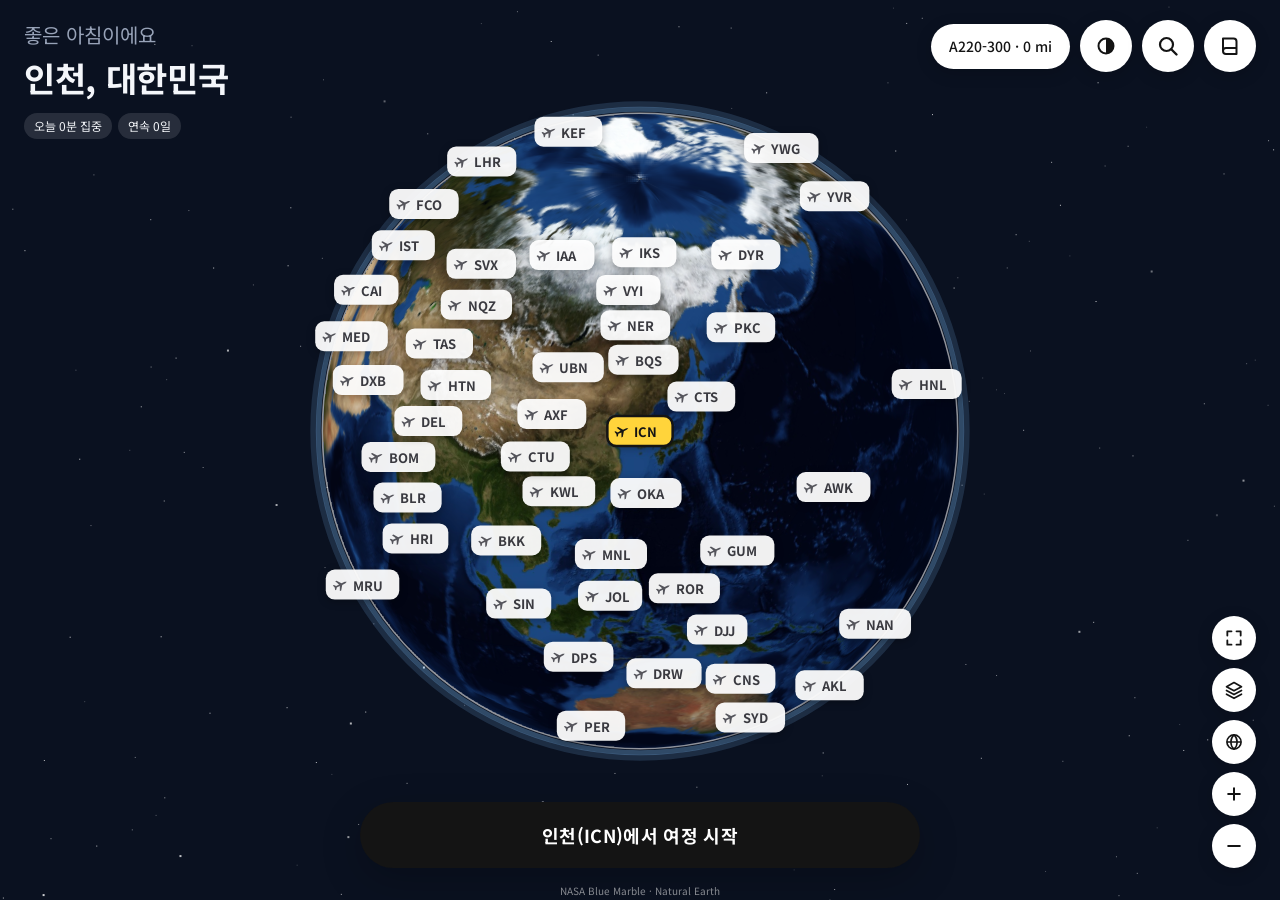
==== commit 89069ad6: "Optimize Focus Air startup assets and reuse flight geometry" ====
--- a/flight-focus/index.html
+++ b/flight-focus/index.html
@@ -371,8 +371,6 @@
 <script src="vendor/d3-array.min.js"></script>
 <script src="vendor/d3-geo.min.js"></script>
 <script src="world.js"></script>
-<script src="world50.js"></script>
-<script src="earth-texture.js"></script>
 <script src="airports.js"></script>
 <script src="app.js"></script>
 </body>
